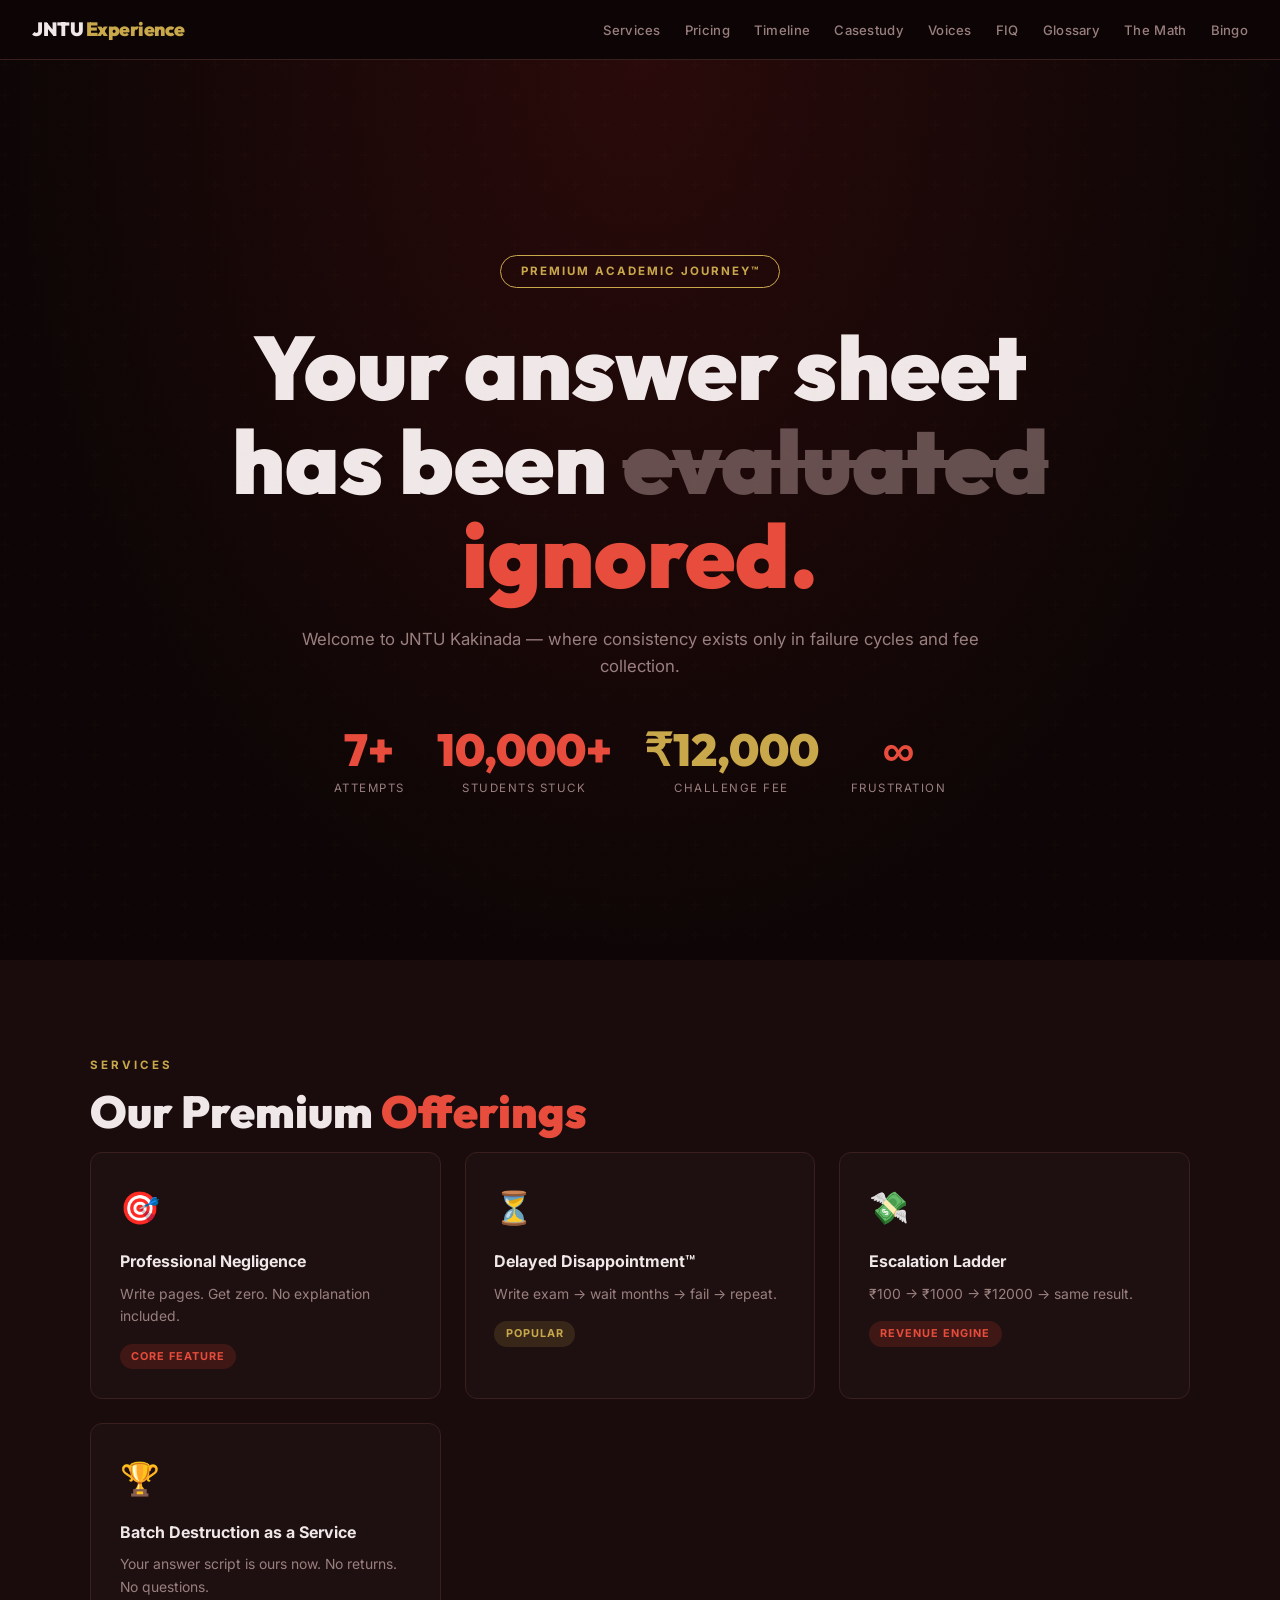
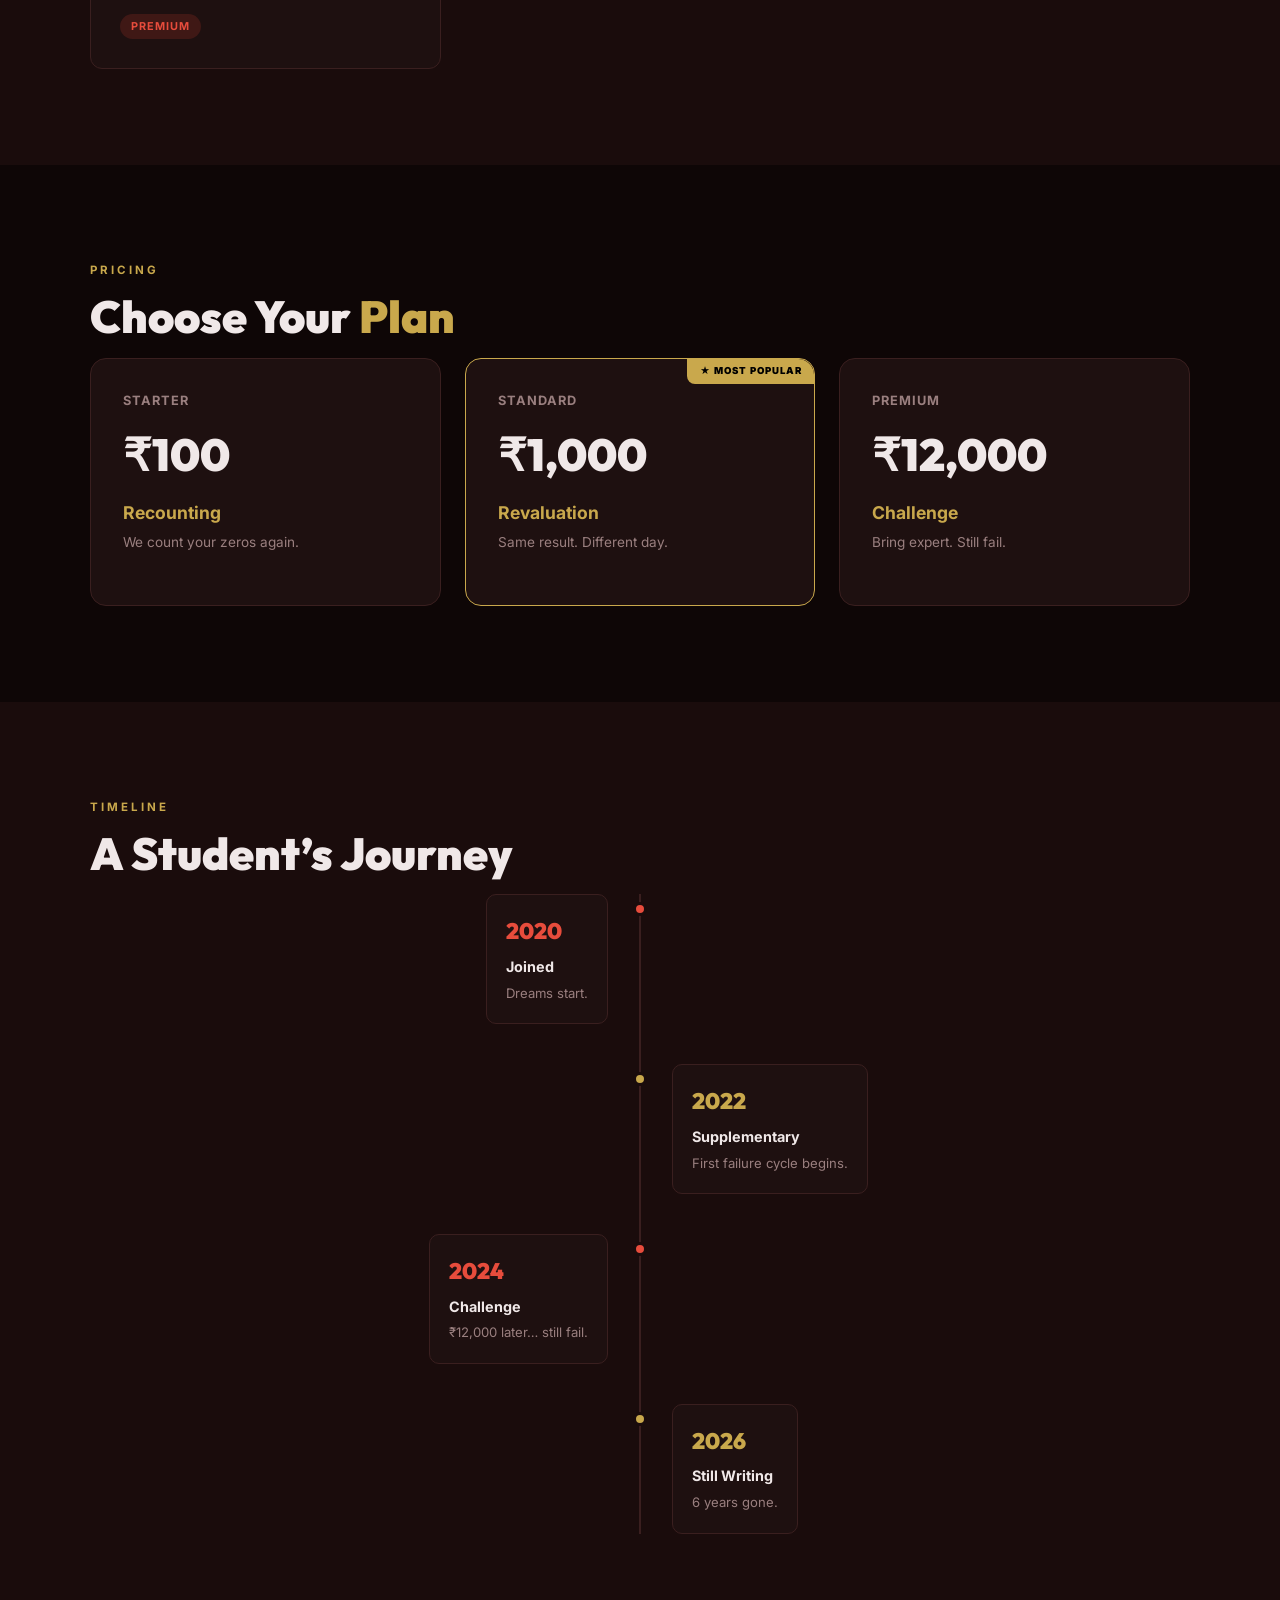
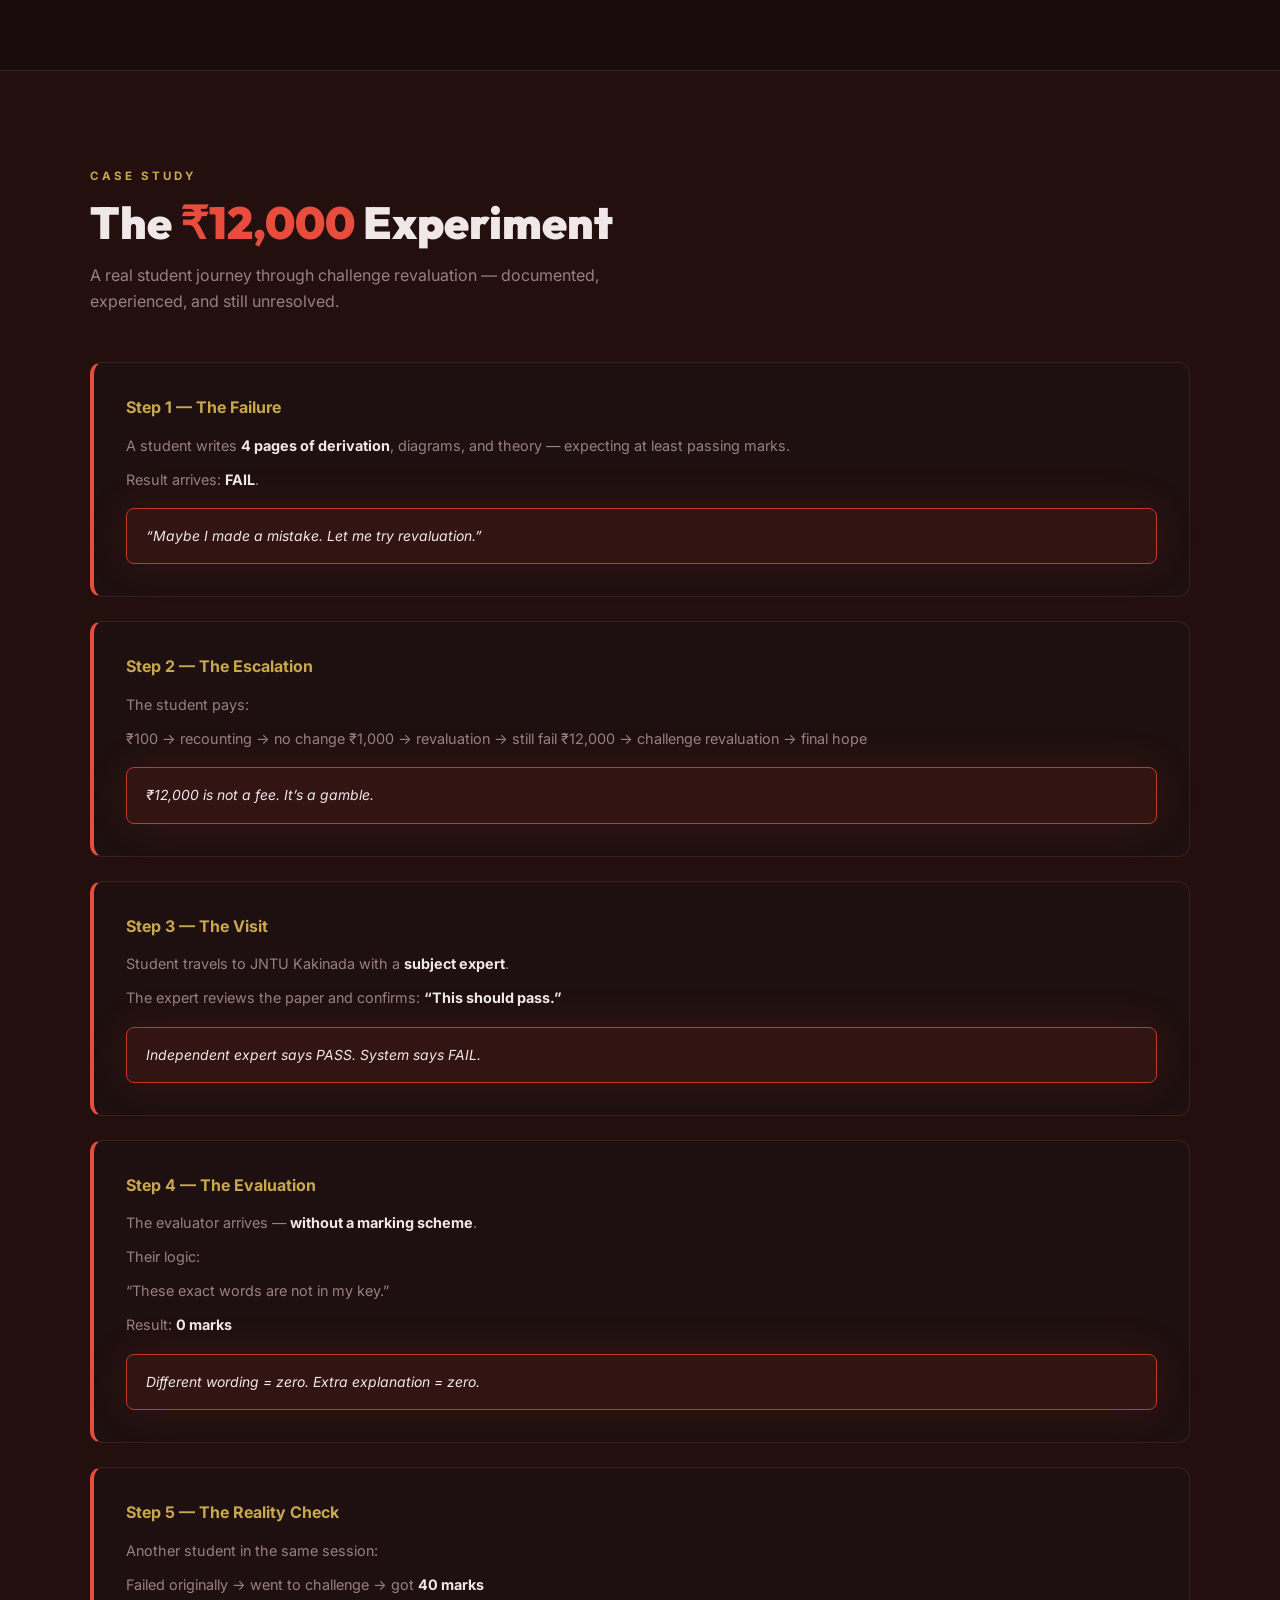
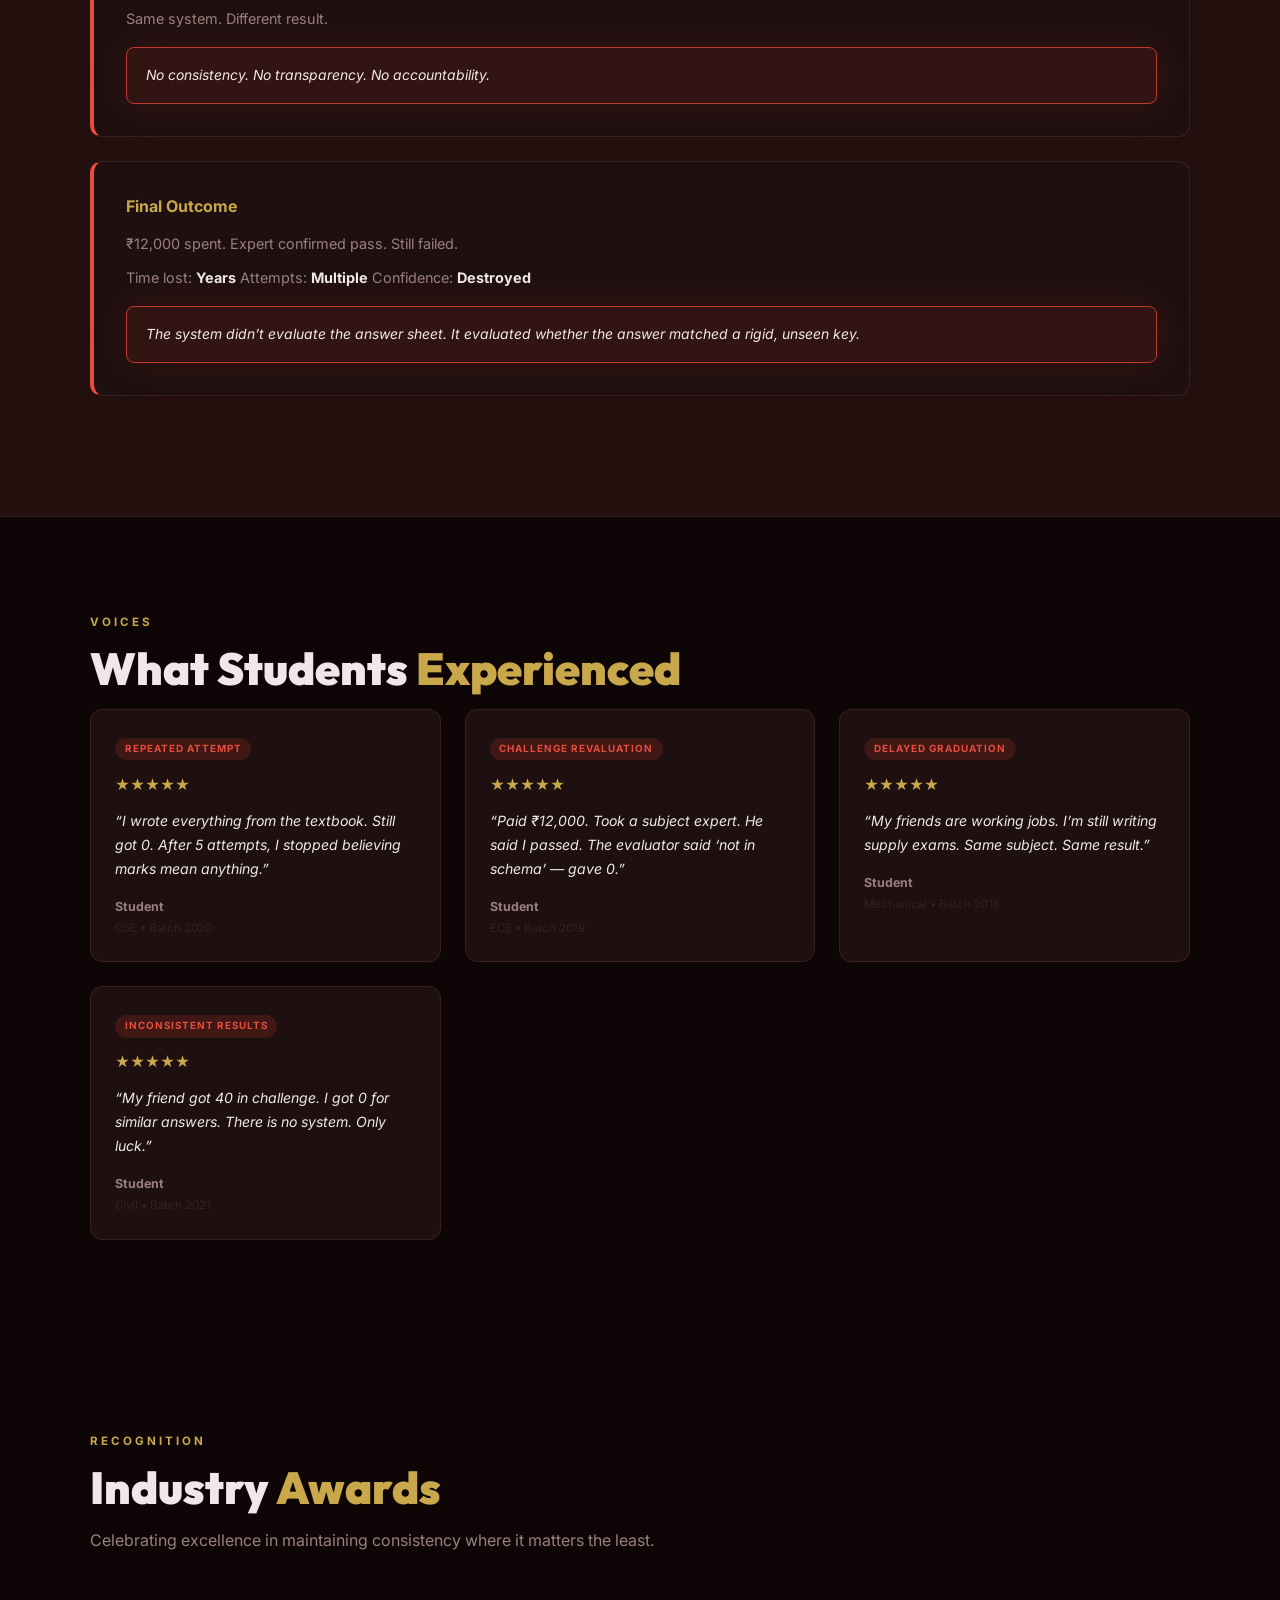
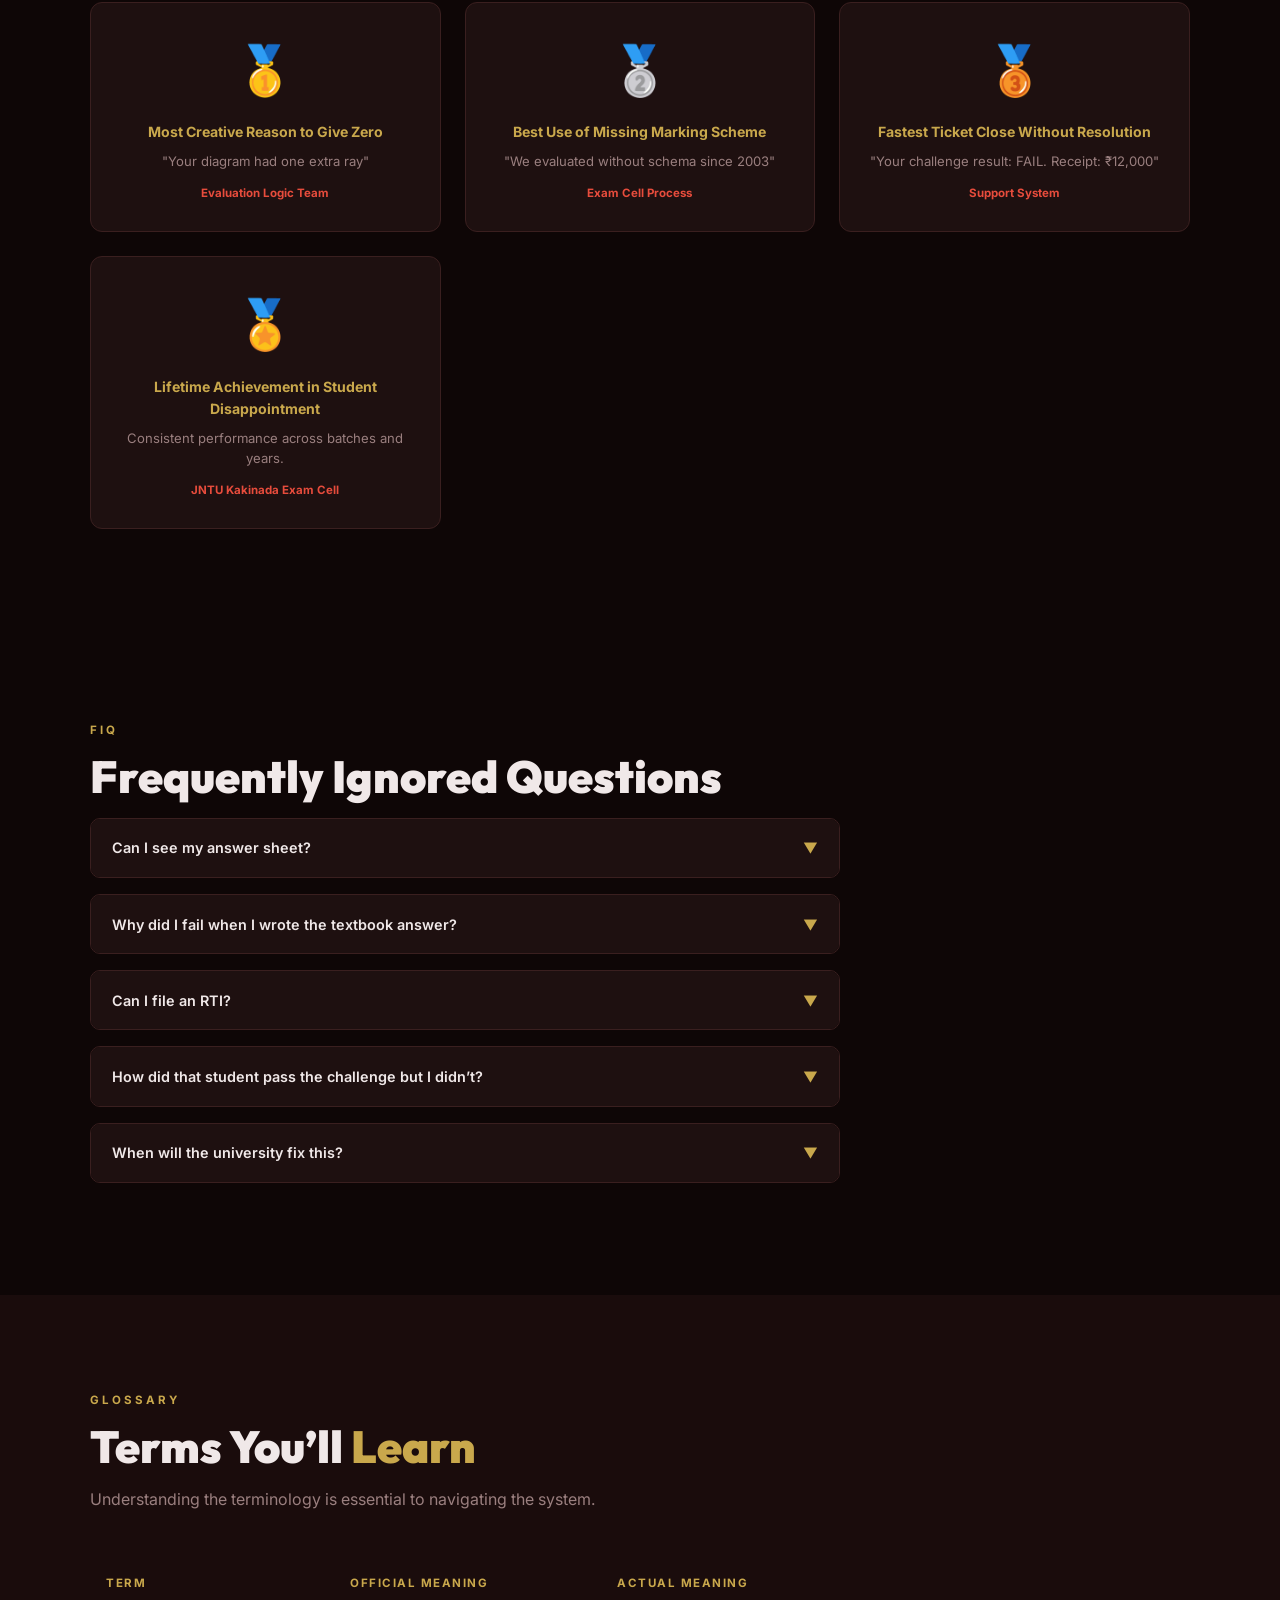
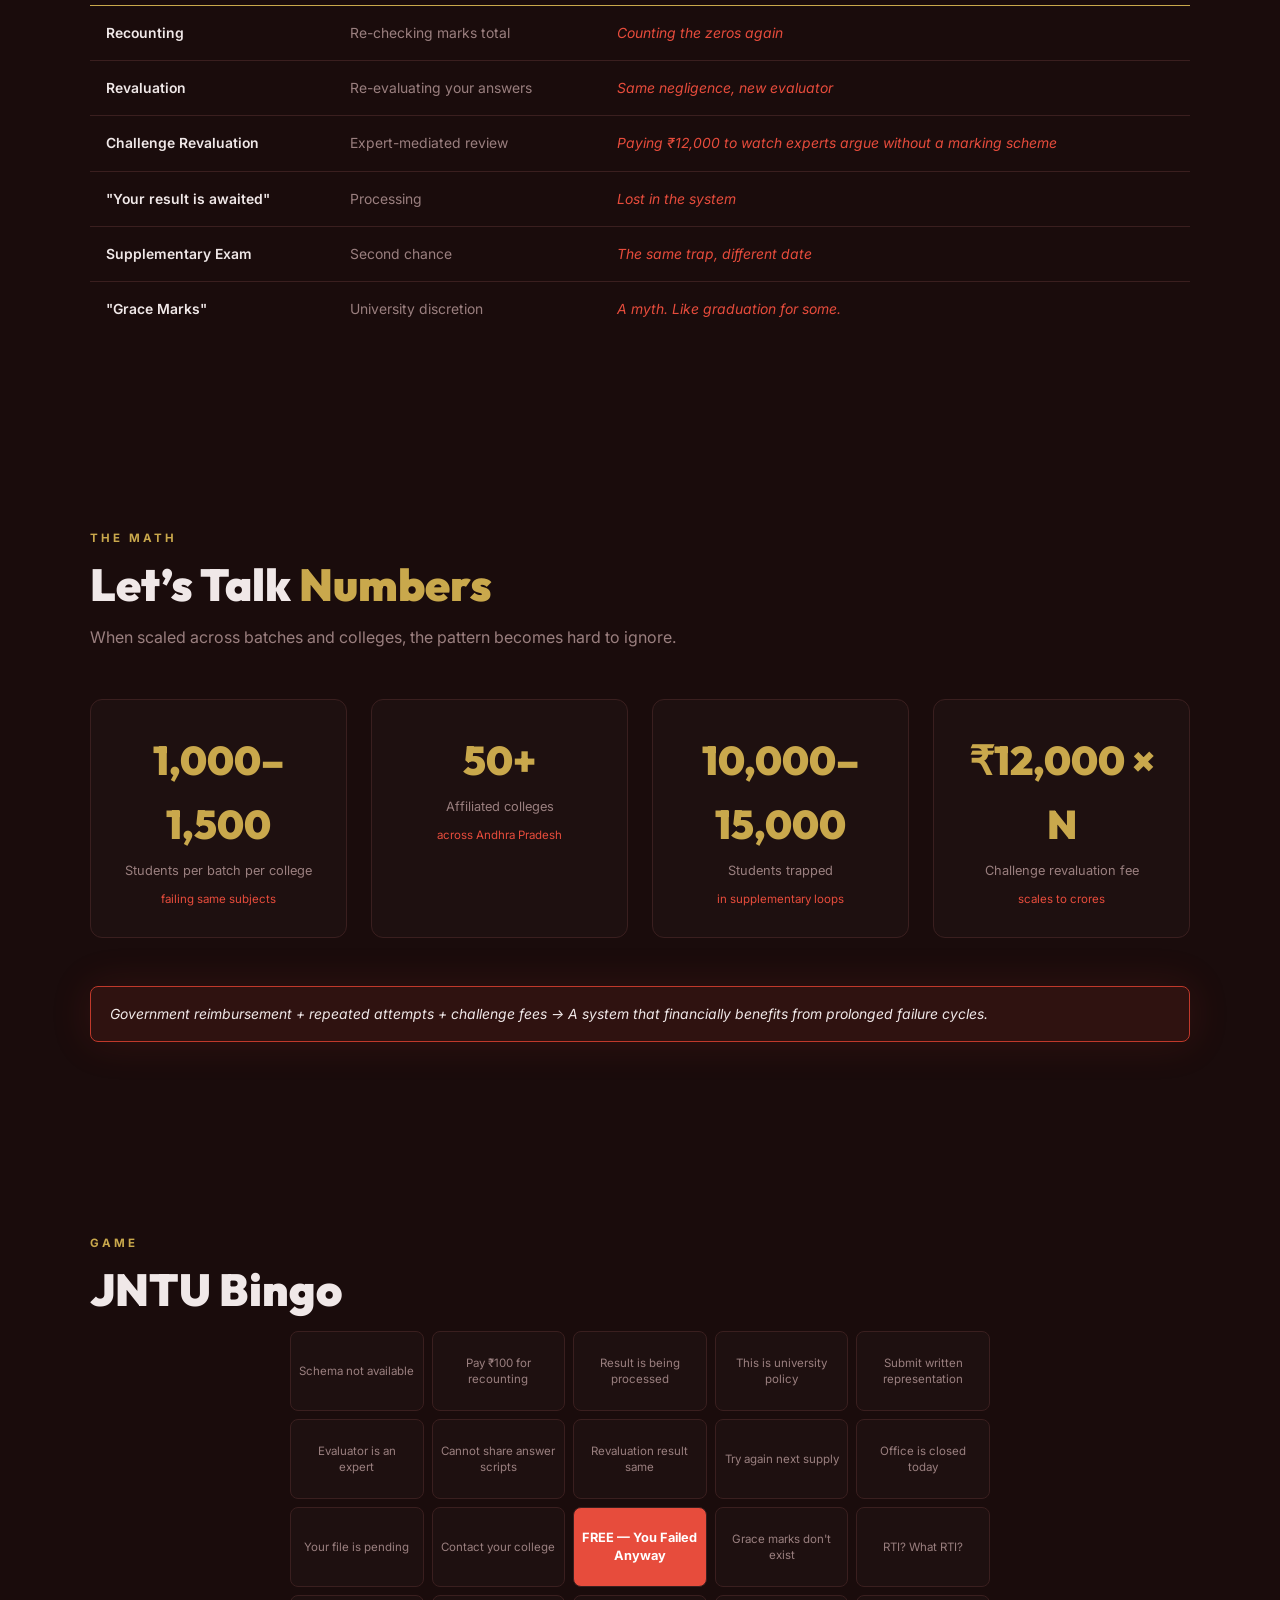
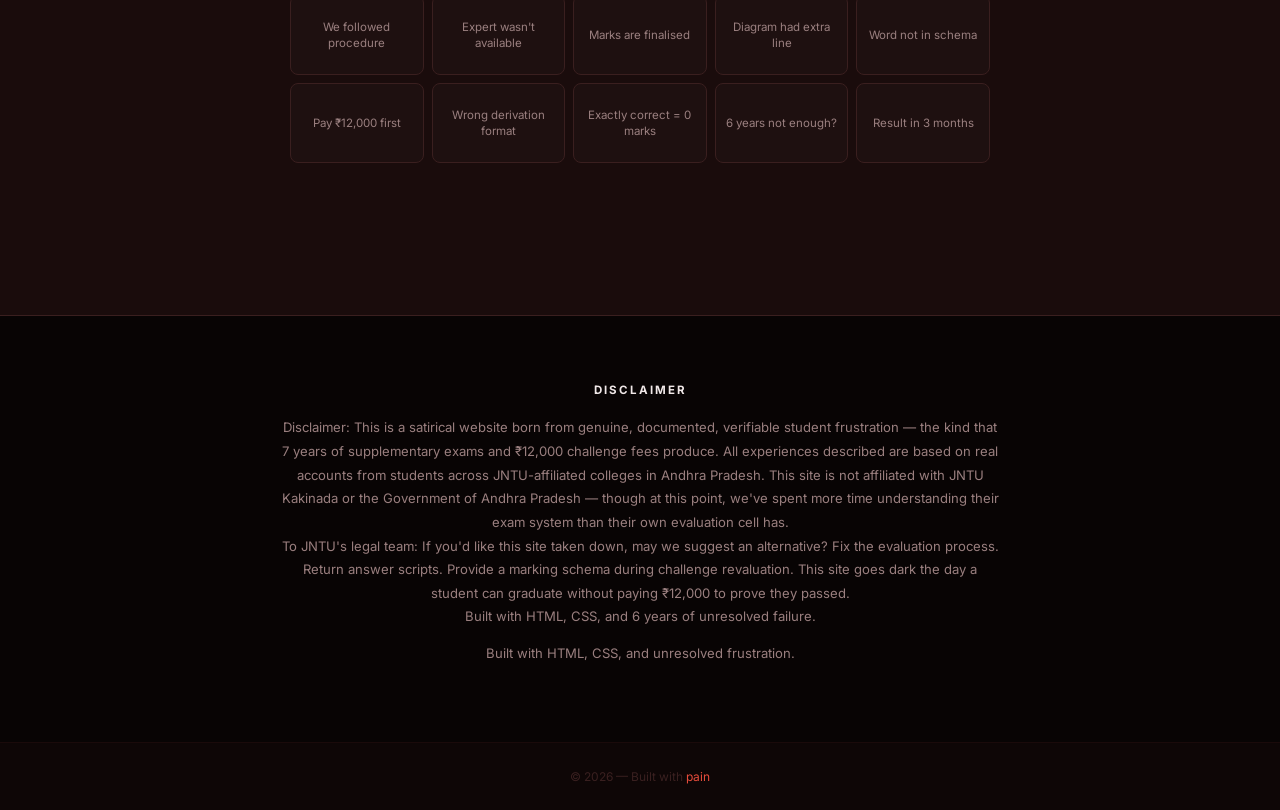
==== index.html @ bd5146c4 "Add files via upload" ====
<!DOCTYPE html>
<html lang="en">

<head>
    <meta charset="UTF-8">

    <title>JNTU Kakinada Revaluation Problems, Results Delay & Student Experience (Real Stories)</title>

    <meta name="viewport" content="width=device-width, initial-scale=1.0">

    <!-- SEO META -->
    <meta name="description"
        content="Real student experiences with JNTU Kakinada exams, revaluation, challenge revaluation, supplementary issues and evaluation system problems. Read documented stories and insights.">

    <meta name="keywords"
        content="JNTU Kakinada, JNTUK results, JNTUK revaluation, JNTUK challenge revaluation, JNTUK supplementary exams, JNTUK evaluation system, JNTU issues, JNTU student experience">

    <meta name="author" content="Student Experience Archive">

    <!-- INDEXING -->
    <meta name="robots" content="index, follow">

    <!-- CANONICAL -->
    <link rel="canonical" href="https://JNTU-glitch.github.io/jntu-kakinada-experience/">

    <!-- OPEN GRAPH (FOR WHATSAPP / FACEBOOK) -->
    <meta property="og:title" content="JNTU Kakinada: Student Experience & Evaluation Issues">
    <meta property="og:description"
        content="A documentation-driven site exposing student experiences with JNTU Kakinada evaluation, revaluation, and supplementary system.">
    <meta property="og:type" content="website">
    <meta property="og:url" content="https://JNTU-glitch.github.io/jntu-kakinada-experience/">
    <meta property="og:image" content="https://JNTU-glitch.github.io/jntu-kakinada-experience/preview.png">

    <!-- TWITTER -->
    <meta name="twitter:card" content="summary_large_image">
    <meta name="twitter:title" content="JNTU Kakinada Evaluation Reality">
    <meta name="twitter:description" content="Student stories and insights about JNTU Kakinada exam system.">
    <meta name="twitter:image" content="https://JNTU-glitch.github.io/jntu-kakinada-experience/preview.png">

    <!-- FAVICON -->
    <link rel="icon" href="favicon.ico">

    <!-- CSS -->
    <link rel="preload" href="style.css" as="style">
    <link rel="stylesheet" href="style.css">

    <!-- STRUCTURED DATA (VERY POWERFUL) -->
    <script type="application/ld+json">
    {
      "@context": "https://schema.org",
      "@type": "Article",
      "headline": "JNTU Kakinada Student Experience and Evaluation System Issues",
      "description": "Detailed student experiences about JNTU Kakinada exam system, revaluation, challenge revaluation and supplementary issues.",
      "author": {
        "@type": "Organization",
        "name": "Student Experience Archive"
      },
      "publisher": {
        "@type": "Organization",
        "name": "Independent Student Documentation"
      }
    }
    </script>
    <script type="application/ld+json">
            {
             "@context": "https://schema.org",
             "@type": "FAQPage",
             "mainEntity": [
               {
                 "@type": "Question",
                 "name": "Can I see my answer sheet in JNTU?",
                 "acceptedAnswer": {
                   "@type": "Answer",
                   "text": "Students typically cannot access answer sheets directly and must apply through official processes."
                 }
               },
               {
                 "@type": "Question",
                 "name": "Does JNTU revaluation change marks?",
                 "acceptedAnswer": {
                   "@type": "Answer",
                   "text": "Revaluation results vary and may or may not lead to mark changes."
                 }
               },
               {
                 "@type": "Question",
                 "name": "What is challenge revaluation in JNTU?",
                 "acceptedAnswer": {
                   "@type": "Answer",
                   "text": "Challenge revaluation involves a detailed review process often requiring additional fees."
                 }
               }
             ]
            }
    </script>

</head>

<body>

    <!-- ─── NAV ─── -->
    <nav>
        <div class="nav-logo">
            JNTU <span class="accent">Experience</span>
        </div>

        <ul class="nav-links" id="nav-links">
            <li><a href="#services">Services</a></li>
            <li><a href="#pricing">Pricing</a></li>
            <li><a href="#timeline">Timeline</a></li>
            <li><a href="#casestudy">Casestudy</a></li>
            <li><a href="#voices">Voices</a></li>
            <li><a href="#fiq">FIQ</a></li>
            <li><a href="#glossary">Glossary</a></li>
            <li><a href="#themath">The Math</a></li>
            <li><a href="#bingo">Bingo</a></li>
        </ul>

        <div class="hamburger" id="hamburger">
            <span></span><span></span><span></span>
        </div>
    </nav>

    <!-- ─── HERO ─── -->
    <section id="hero">
        <div class="badge">Premium Academic Journey™</div>

        <h1 class="hero-title">
            Your answer sheet has been
            <span class="strikethrough">evaluated</span>
            <span class="highlight">ignored.</span>
        </h1>
        <p class="hero-sub seo-boost seo-hidden">
            JNTU Kakinada revaluation problems, results delay, challenge revaluation experience and supplementary exam
            issues
            explained.
        </p>

        <h2 class="seo-hidden">
            JNTU Kakinada Results, Revaluation, Challenge Revaluation, Supplementary Exams Issues Explained
        </h2>

        <div class="seo-hidden">
            JNTU Kakinada revaluation problems, JNTUK results delay, JNTUK challenge revaluation experience, JNTU
            supplementary
            exams issues, JNTU evaluation system complaints, JNTUK student issues Andhra Pradesh.
        </div>

        <p class="hero-sub">
            Welcome to JNTU Kakinada — where consistency exists only in failure cycles and fee collection.
        </p>

        <div class="stats-grid">
            <div class="stat-item">
                <span class="stat-num" data-target="7+">0</span>
                <span class="stat-label">Attempts</span>
            </div>
            <div class="stat-item">
                <span class="stat-num" data-target="10000+">0</span>
                <span class="stat-label">Students Stuck</span>
            </div>
            <div class="stat-item gold">
                <span class="stat-num" data-target="₹12000">0</span>
                <span class="stat-label">Challenge Fee</span>
            </div>
            <div class="stat-item">
                <span class="stat-num" data-target="∞">0</span>
                <span class="stat-label">Frustration</span>
            </div>
        </div>
    </section>

    <!-- ─── SERVICES ─── -->
    <section id="services">
        <div class="container">
            <div class="section-label">Services</div>
            <h2 class="section-title">Our Premium <span class="red">Offerings</span></h2>

            <div class="services-grid">
                <div class="service-card reveal">
                    <div class="service-icon">🎯</div>
                    <h3>Professional Negligence</h3>
                    <p>Write pages. Get zero. No explanation included.</p>
                    <span class="service-tag tag-red">Core Feature</span>
                </div>

                <div class="service-card reveal">
                    <div class="service-icon">⏳</div>
                    <h3>Delayed Disappointment™</h3>
                    <p>Write exam → wait months → fail → repeat.</p>
                    <span class="service-tag tag-gold">Popular</span>
                </div>

                <div class="service-card reveal">
                    <div class="service-icon">💸</div>
                    <h3>Escalation Ladder</h3>
                    <p>₹100 → ₹1000 → ₹12000 → same result.</p>
                    <span class="service-tag tag-red">Revenue Engine</span>
                </div>

                <div class="service-card reveal">
                    <div class="service-icon">🏆</div>
                    <h3>Batch Destruction as a Service</h3>
                    <p>Your answer script is ours now. No returns. No questions.</p>
                    <span class="service-tag tag-red">Premium</span>
                </div>
            </div>
        </div>
    </section>

    <!-- ─── PRICING ─── -->
    <section id="pricing">
        <div class="container">
            <div class="section-label">Pricing</div>
            <h2 class="section-title">Choose Your <span class="gold">Plan</span></h2>

            <div class="pricing-grid">

                <div class="pricing-card">
                    <div class="price-tier">Starter</div>
                    <div class="price-amount">₹100</div>
                    <div class="price-name">Recounting</div>
                    <p class="price-desc">We count your zeros again.</p>
                </div>

                <div class="pricing-card featured">
                    <div class="price-tier">Standard</div>
                    <div class="price-amount">₹1,000</div>
                    <div class="price-name">Revaluation</div>
                    <p class="price-desc">Same result. Different day.</p>
                </div>

                <div class="pricing-card">
                    <div class="price-tier">Premium</div>
                    <div class="price-amount">₹12,000</div>
                    <div class="price-name">Challenge</div>
                    <p class="price-desc">Bring expert. Still fail.</p>
                </div>

            </div>
        </div>
    </section>

    <!-- ─── TIMELINE ─── -->
    <section id="timeline">
        <div class="container">
            <div class="section-label">Timeline</div>
            <h2 class="section-title">A Student’s Journey</h2>

            <div class="timeline">
                <div class="tl-item">
                    <div class="tl-dot"></div>
                    <div class="tl-content">
                        <div class="tl-year">2020</div>
                        <h4>Joined</h4>
                        <p>Dreams start.</p>
                    </div>
                </div>

                <div class="tl-item">
                    <div class="tl-dot"></div>
                    <div class="tl-content">
                        <div class="tl-year">2022</div>
                        <h4>Supplementary</h4>
                        <p>First failure cycle begins.</p>
                    </div>
                </div>

                <div class="tl-item">
                    <div class="tl-dot"></div>
                    <div class="tl-content">
                        <div class="tl-year">2024</div>
                        <h4>Challenge</h4>
                        <p>₹12,000 later… still fail.</p>
                    </div>
                </div>

                <div class="tl-item">
                    <div class="tl-dot"></div>
                    <div class="tl-content">
                        <div class="tl-year">2026</div>
                        <h4>Still Writing</h4>
                        <p>6 years gone.</p>
                    </div>
                </div>
            </div>
        </div>
    </section>

    <!-- ─── CASE STUDY / FULL STORY ─── -->
    <section id="casestudy">
        <div class="container">

            <div class="section-label">Case Study</div>
            <h2 class="section-title">
                The <span class="red">₹12,000</span> Experiment
            </h2>
            <p class="section-desc">
                A real student journey through challenge revaluation — documented, experienced, and still unresolved.
            </p>

            <!-- STORY BLOCK 1 -->
            <div class="case-box reveal">
                <h3>Step 1 — The Failure</h3>
                <p>
                    A student writes <strong>4 pages of derivation</strong>, diagrams, and theory —
                    expecting at least passing marks.
                </p>
                <p>
                    Result arrives: <strong>FAIL</strong>.
                </p>
                <div class="case-highlight">
                    “Maybe I made a mistake. Let me try revaluation.”
                </div>
            </div>

            <!-- STORY BLOCK 2 -->
            <div class="case-box reveal">
                <h3>Step 2 — The Escalation</h3>
                <p>
                    The student pays:
                </p>
                <p>
                    ₹100 → recounting → no change
                    ₹1,000 → revaluation → still fail
                    ₹12,000 → challenge revaluation → final hope
                </p>
                <div class="case-highlight">
                    ₹12,000 is not a fee. It’s a gamble.
                </div>
            </div>

            <!-- STORY BLOCK 3 -->
            <div class="case-box reveal">
                <h3>Step 3 — The Visit</h3>
                <p>
                    Student travels to JNTU Kakinada with a <strong>subject expert</strong>.
                </p>
                <p>
                    The expert reviews the paper and confirms:
                    <strong>“This should pass.”</strong>
                </p>
                <div class="case-highlight">
                    Independent expert says PASS. System says FAIL.
                </div>
            </div>

            <!-- STORY BLOCK 4 -->
            <div class="case-box reveal">
                <h3>Step 4 — The Evaluation</h3>
                <p>
                    The evaluator arrives — <strong>without a marking scheme</strong>.
                </p>
                <p>
                    Their logic:
                </p>
                <p>
                    “These exact words are not in my key.”
                </p>
                <p>
                    Result: <strong>0 marks</strong>
                </p>
                <div class="case-highlight">
                    Different wording = zero. Extra explanation = zero.
                </div>
            </div>

            <!-- STORY BLOCK 5 -->
            <div class="case-box reveal">
                <h3>Step 5 — The Reality Check</h3>
                <p>
                    Another student in the same session:
                </p>
                <p>
                    Failed originally → went to challenge → got <strong>40 marks</strong>
                </p>
                <p>
                    Same system. Different result.
                </p>
                <div class="case-highlight">
                    No consistency. No transparency. No accountability.
                </div>
            </div>

            <!-- FINAL IMPACT -->
            <div class="case-box reveal">
                <h3>Final Outcome</h3>
                <p>
                    ₹12,000 spent. Expert confirmed pass. Still failed.
                </p>
                <p>
                    Time lost: <strong>Years</strong>
                    Attempts: <strong>Multiple</strong>
                    Confidence: <strong>Destroyed</strong>
                </p>

                <div class="case-highlight">
                    The system didn’t evaluate the answer sheet.
                    It evaluated whether the answer matched a rigid, unseen key.
                </div>
            </div>

        </div>
    </section>


    <!-- ─── STUDENT VOICES ─── -->
    <section id="voices">
        <div class="container">

            <div class="section-label">Voices</div>
            <h2 class="section-title">
                What Students <span class="gold">Experienced</span>
            </h2>

            <div class="voices-grid">

                <div class="voice-card reveal delay-1">
                    <div class="victim-badge">Repeated Attempt</div>
                    <div class="voice-stars">★★★★★</div>
                    <p class="voice-text">
                        “I wrote everything from the textbook. Still got 0.
                        After 5 attempts, I stopped believing marks mean anything.”
                    </p>
                    <div class="voice-author">Student</div>
                    <div class="voice-detail">CSE • Batch 2020</div>
                </div>

                <div class="voice-card reveal delay-2">
                    <div class="victim-badge">Challenge Revaluation</div>
                    <div class="voice-stars">★★★★★</div>
                    <p class="voice-text">
                        “Paid ₹12,000. Took a subject expert. He said I passed.
                        The evaluator said ‘not in schema’ — gave 0.”
                    </p>
                    <div class="voice-author">Student</div>
                    <div class="voice-detail">ECE • Batch 2019</div>
                </div>

                <div class="voice-card reveal delay-3">
                    <div class="victim-badge">Delayed Graduation</div>
                    <div class="voice-stars">★★★★★</div>
                    <p class="voice-text">
                        “My friends are working jobs. I’m still writing supply exams.
                        Same subject. Same result.”
                    </p>
                    <div class="voice-author">Student</div>
                    <div class="voice-detail">Mechanical • Batch 2018</div>
                </div>

                <div class="voice-card reveal delay-4">
                    <div class="victim-badge">Inconsistent Results</div>
                    <div class="voice-stars">★★★★★</div>
                    <p class="voice-text">
                        “My friend got 40 in challenge. I got 0 for similar answers.
                        There is no system. Only luck.”
                    </p>
                    <div class="voice-author">Student</div>
                    <div class="voice-detail">Civil • Batch 2021</div>
                </div>

            </div>
        </div>
    </section>

    <!-- ─── AWARDS ─── -->
    <section id="awards">
        <div class="container">

            <div class="section-label">Recognition</div>
            <h2 class="section-title">
                Industry <span class="gold">Awards</span>
            </h2>
            <p class="section-desc">
                Celebrating excellence in maintaining consistency where it matters the least.
            </p>

            <div class="awards-grid">

                <div class="award-card reveal delay-1">
                    <span class="award-medal">🥇</span>
                    <h3>Most Creative Reason to Give Zero</h3>
                    <p>"Your diagram had one extra ray"</p>
                    <span class="award-winner">Evaluation Logic Team</span>
                </div>

                <div class="award-card reveal delay-2">
                    <span class="award-medal">🥈</span>
                    <h3>Best Use of Missing Marking Scheme</h3>
                    <p>"We evaluated without schema since 2003"</p>
                    <span class="award-winner">Exam Cell Process</span>
                </div>

                <div class="award-card reveal delay-3">
                    <span class="award-medal">🥉</span>
                    <h3>Fastest Ticket Close Without Resolution</h3>
                    <p>"Your challenge result: FAIL. Receipt: ₹12,000"</p>
                    <span class="award-winner">Support System</span>
                </div>

                <div class="award-card reveal delay-4">
                    <span class="award-medal">🏅</span>
                    <h3>Lifetime Achievement in Student Disappointment</h3>
                    <p>Consistent performance across batches and years.</p>
                    <span class="award-winner">JNTU Kakinada Exam Cell</span>
                </div>

            </div>
        </div>
    </section>

    <!-- ─── FIQ ─── -->
    <section id="fiq">
        <div class="container">
            <div class="section-label">FIQ</div>
            <h2 class="section-title">Frequently Ignored Questions</h2>

            <div class="fiq-list">

                <div class="fiq-item">
                    <div class="fiq-q">
                        Can I see my answer sheet?
                        <span class="arrow">▼</span>
                    </div>
                    <div class="fiq-a">
                        <p><strong>No.</strong> Pay ₹100 instead.</p>
                    </div>
                </div>

                <div class="fiq-item">
                    <div class="fiq-q">
                        Why did I fail when I wrote the textbook answer?
                        <span class="arrow">▼</span>
                    </div>
                    <div class="fiq-a">
                        <p>
                            The rabbit has <strong>3 legs</strong> in our schema.
                            You wrote <strong>4</strong>.
                            <strong>Zero.</strong>
                        </p>
                    </div>
                </div>

                <div class="fiq-item">
                    <div class="fiq-q">
                        Can I file an RTI?
                        <span class="arrow">▼</span>
                    </div>
                    <div class="fiq-a">
                        <p>
                            You can try.
                            <strong>We Will Deprecate Every Year So You Won't Get Any .</strong>
                        </p>
                    </div>
                </div>

                <div class="fiq-item">
                    <div class="fiq-q">
                        How did that student pass the challenge but I didn’t?
                        <span class="arrow">▼</span>
                    </div>
                    <div class="fiq-a">
                        <p>
                            This is above your pay grade.
                            Which is <strong>₹12,000</strong>, by the way.
                        </p>
                    </div>
                </div>

                <div class="fiq-item">
                    <div class="fiq-q">
                        When will the university fix this?
                        <span class="arrow">▼</span>
                    </div>
                    <div class="fiq-a">
                        <p>
                            Please submit a written request.
                            <strong>It will be auto-closed.</strong>
                        </p>
                    </div>
                </div>

            </div>
        </div>
    </section>

    <!-- ─── GLOSSARY ─── -->
    <section id="glossary">
        <div class="container">

            <div class="section-label">Glossary</div>
            <h2 class="section-title">
                Terms You’ll <span class="gold">Learn</span>
            </h2>
            <p class="section-desc">
                Understanding the terminology is essential to navigating the system.
            </p>

            <table class="gloss-table reveal">
                <thead>
                    <tr>
                        <th>Term</th>
                        <th>Official Meaning</th>
                        <th>Actual Meaning</th>
                    </tr>
                </thead>
                <tbody>

                    <tr>
                        <td class="term">Recounting</td>
                        <td class="official">Re-checking marks total</td>
                        <td class="real">Counting the zeros again</td>
                    </tr>

                    <tr>
                        <td class="term">Revaluation</td>
                        <td class="official">Re-evaluating your answers</td>
                        <td class="real">Same negligence, new evaluator</td>
                    </tr>

                    <tr>
                        <td class="term">Challenge Revaluation</td>
                        <td class="official">Expert-mediated review</td>
                        <td class="real">Paying ₹12,000 to watch experts argue without a marking scheme</td>
                    </tr>

                    <tr>
                        <td class="term">"Your result is awaited"</td>
                        <td class="official">Processing</td>
                        <td class="real">Lost in the system</td>
                    </tr>

                    <tr>
                        <td class="term">Supplementary Exam</td>
                        <td class="official">Second chance</td>
                        <td class="real">The same trap, different date</td>
                    </tr>

                    <tr>
                        <td class="term">"Grace Marks"</td>
                        <td class="official">University discretion</td>
                        <td class="real">A myth. Like graduation for some.</td>
                    </tr>

                </tbody>
            </table>

        </div>
    </section>

    <!-- ─── THE MATH ─── -->
    <section id="themath">
        <div class="container">

            <div class="section-label">The Math</div>
            <h2 class="section-title">
                Let’s Talk <span class="gold">Numbers</span>
            </h2>
            <p class="section-desc">
                When scaled across batches and colleges, the pattern becomes hard to ignore.
            </p>

            <div class="math-grid">

                <div class="math-card reveal delay-1">
                    <span class="big-num">1,000–1,500</span>
                    <span class="math-label">Students per batch per college</span>
                    <span class="math-note">failing same subjects</span>
                </div>

                <div class="math-card reveal delay-2">
                    <span class="big-num">50+</span>
                    <span class="math-label">Affiliated colleges</span>
                    <span class="math-note">across Andhra Pradesh</span>
                </div>

                <div class="math-card reveal delay-3">
                    <span class="big-num">10,000–15,000</span>
                    <span class="math-label">Students trapped</span>
                    <span class="math-note">in supplementary loops</span>
                </div>

                <div class="math-card reveal delay-4">
                    <span class="big-num">₹12,000 × N</span>
                    <span class="math-label">Challenge revaluation fee</span>
                    <span class="math-note">scales to crores</span>
                </div>

            </div>

            <!-- Impact Statement -->
            <div class="case-highlight reveal" style="margin-top:3rem;">
                Government reimbursement + repeated attempts + challenge fees
                → A system that financially benefits from prolonged failure cycles.
            </div>

        </div>
    </section>



    <!-- ─── BINGO ─── -->
    <section id="bingo">
        <div class="container">
            <div class="section-label">Game</div>
            <h2 class="section-title">JNTU Bingo</h2>

            <div id="bingo-board" class="bingo-board"></div>
            <div id="bingo-status" class="bingo-status"></div>
        </div>
    </section>

    <!-- ─── DISCLAIMER ─── -->
    <section id="disclaimer">
        <div class="disclaimer-box">
            <h4>Disclaimer</h4>
            <p>
                Disclaimer: This is a satirical website born from genuine, documented, verifiable student
                frustration — the kind that 7 years of supplementary exams and ₹12,000 challenge fees produce.
                All experiences described are based on real accounts from students across JNTU-affiliated
                colleges in Andhra Pradesh. This site is not affiliated with JNTU Kakinada or the
                Government of Andhra Pradesh — though at this point, we've spent more time understanding
                their exam system than their own evaluation cell has.<br>
                To JNTU's legal team: If you'd like this site taken down, may we suggest an alternative?
                Fix the evaluation process. Return answer scripts. Provide a marking schema during challenge
                revaluation. This site goes dark the day a student can graduate without paying ₹12,000
                to prove they passed.<br>
                Built with HTML, CSS, and 6 years of unresolved failure.
            </p>
            <p>
                Built with HTML, CSS, and unresolved frustration.
            </p>
        </div>
    </section>

    <section class="seo-hidden">
        <a href="/jntu-revaluation-problem.html">JNTU Revaluation Problem</a>
        <a href="/jntu-challenge-revaluation.html">JNTU Challenge Revaluation Experience</a>
        <a href="/jntu-supplementary-issues.html">JNTU Supplementary Issues</a>
        <a href="/jntu-results-delay.html">JNTU Results Delay</a>
        <a href="/jntu-student-experience.html">JNTU Student Experience</a>
    </section>

    <footer class="site-footer">
        © 2026 — Built with <span>pain</span>
    </footer>

    <!-- JS -->
    <script src="script.js"></script>

</body>

</html>
---- style.css ----
@import url('https://fonts.googleapis.com/css2?family=Inter:wght@300;400;500;600;700;900&family=Outfit:wght@400;700;900&display=swap');

:root {
  --bg: #0e0606;
  --bg2: #1a0c0c;
  --bg3: #240f0f;
  --card: #1e1010;
  --card2: #2a1515;
  --gold: #C9A84C;
  --gold2: #e6c96a;
  --red: #c0392b;
  --red2: #e74c3c;
  --white: #f0e8e8;
  --muted: #9a7f7f;
  --border: #3a1f1f;
  --font-main: 'Inter', sans-serif;
  --font-display: 'Outfit', sans-serif;
}

*, *::before, *::after { box-sizing: border-box; margin: 0; padding: 0; }

html { scroll-behavior: smooth; }

body {
  font-family: var(--font-main);
  background: var(--bg);
  color: var(--white);
  line-height: 1.6;
  overflow-x: hidden;
}

/* ─── NAV ─── */
nav {
  position: sticky; top: 0; z-index: 100;
  background: rgba(14,6,6,0.92);
  backdrop-filter: blur(12px);
  border-bottom: 1px solid var(--border);
  padding: 0 2rem;
  display: flex; align-items: center; justify-content: space-between;
  height: 60px;
}
.nav-logo {
  font-family: var(--font-display);
  font-size: 1.2rem; font-weight: 900;
  letter-spacing: -0.5px;
}
.nav-logo .accent { color: var(--gold); }
.nav-logo .strike { color: var(--red); text-decoration: line-through; }
.nav-links { display: flex; gap: 1.5rem; list-style: none; }
.nav-links a {
  color: var(--muted); text-decoration: none;
  font-size: 0.82rem; font-weight: 500; letter-spacing: 0.3px;
  transition: color 0.2s;
}
.nav-links a:hover { color: var(--gold); }
.hamburger { display: none; cursor: pointer; flex-direction: column; gap: 5px; }
.hamburger span { width: 24px; height: 2px; background: var(--white); border-radius: 2px; transition: all 0.3s; }

/* ─── HERO ─── */
#hero {
  min-height: 100vh;
  display: flex; flex-direction: column; align-items: center; justify-content: center;
  text-align: center;
  padding: 6rem 2rem 4rem;
  background: radial-gradient(ellipse at 50% 0%, #2a0a0a 0%, var(--bg) 70%);
  position: relative; overflow: hidden;
}
#hero::before {
  content: '';
  position: absolute; inset: 0;
  background: url("data:image/svg+xml,%3Csvg width='60' height='60' viewBox='0 0 60 60' xmlns='http://www.w3.org/2000/svg'%3E%3Cg fill='none' fill-rule='evenodd'%3E%3Cg fill='%23C9A84C' fill-opacity='0.03'%3E%3Cpath d='M36 34v-4h-2v4h-4v2h4v4h2v-4h4v-2h-4zm0-30V0h-2v4h-4v2h4v4h2V6h4V4h-4zM6 34v-4H4v4H0v2h4v4h2v-4h4v-2H6zM6 4V0H4v4H0v2h4v4h2V6h4V4H6z'/%3E%3C/g%3E%3C/g%3E%3C/svg%3E");
  opacity: 0.4;
}
.badge {
  display: inline-flex; align-items: center; gap: 0.5rem;
  border: 1px solid var(--gold);
  color: var(--gold);
  font-size: 0.72rem; font-weight: 700; letter-spacing: 2px;
  padding: 0.4rem 1.2rem; border-radius: 100px;
  margin-bottom: 2rem;
  text-transform: uppercase;
  animation: fadeIn 0.8s ease;
}
h1.hero-title {
  font-family: var(--font-display);
  font-size: clamp(2.8rem, 7vw, 6rem);
  font-weight: 900; line-height: 1.05;
  max-width: 900px;
  animation: slideUp 0.8s ease;
}
h1.hero-title .strikethrough {
  text-decoration: line-through;
  color: var(--muted); opacity: 0.6;
}
h1.hero-title .highlight { color: var(--red2); }
.hero-sub {
  max-width: 680px;
  font-size: 1.05rem; color: var(--muted);
  margin: 1.5rem auto 3rem;
  animation: slideUp 1s ease;
}
.stats-grid {
  display: flex; flex-wrap: wrap; gap: 2rem;
  justify-content: center;
  animation: slideUp 1.1s ease;
}
.stat-item { text-align: center; }
.stat-num {
  font-family: var(--font-display);
  font-size: 2.8rem; font-weight: 900; color: var(--red2);
  display: block; line-height: 1;
}
.stat-label {
  font-size: 0.72rem; color: var(--muted);
  letter-spacing: 1.5px; text-transform: uppercase;
  margin-top: 0.4rem; display: block;
}
.stat-item.gold .stat-num { color: var(--gold); }

/* ─── SECTION BASE ─── */
section { padding: 6rem 2rem; }
.container { max-width: 1100px; margin: 0 auto; }
.section-label {
  font-size: 0.72rem; font-weight: 700; letter-spacing: 3px;
  text-transform: uppercase; color: var(--gold);
  margin-bottom: 0.8rem;
}
h2.section-title {
  font-family: var(--font-display);
  font-size: clamp(1.8rem, 4vw, 2.8rem);
  font-weight: 900; line-height: 1.1;
  margin-bottom: 1rem;
}
h2.section-title .red { color: var(--red2); }
h2.section-title .gold { color: var(--gold); }
.section-desc { color: var(--muted); font-size: 1rem; max-width: 600px; margin-bottom: 3rem; }

/* ─── SERVICES ─── */
#services { background: var(--bg2); }
.services-grid { display: grid; grid-template-columns: repeat(auto-fit, minmax(280px, 1fr)); gap: 1.5rem; }
.service-card {
  background: var(--card);
  border: 1px solid var(--border);
  border-radius: 12px;
  padding: 1.8rem;
  transition: transform 0.2s, border-color 0.2s;
}
.service-card:hover { transform: translateY(-4px); border-color: var(--gold); }
.service-icon { font-size: 2rem; margin-bottom: 1rem; }
.service-card h3 { font-size: 1rem; font-weight: 700; margin-bottom: 0.5rem; }
.service-card p { font-size: 0.87rem; color: var(--muted); line-height: 1.6; }
.service-tag {
  display: inline-block; margin-top: 1rem;
  font-size: 0.68rem; font-weight: 700; letter-spacing: 1px;
  padding: 0.25rem 0.7rem; border-radius: 100px;
  text-transform: uppercase;
}
.tag-red { background: rgba(192,57,43,0.2); color: var(--red2); }
.tag-gold { background: rgba(201,168,76,0.15); color: var(--gold); }

/* ─── PRICING ─── */
#pricing { background: var(--bg); }
.pricing-grid { display: grid; grid-template-columns: repeat(auto-fit, minmax(260px, 1fr)); gap: 1.5rem; }
.pricing-card {
  background: var(--card);
  border: 1px solid var(--border);
  border-radius: 16px; padding: 2rem;
  position: relative; overflow: hidden;
  transition: transform 0.2s;
}
.pricing-card:hover { transform: translateY(-4px); }
.pricing-card.featured { border-color: var(--gold); }
.pricing-card.featured::before {
  content: '★ MOST POPULAR'; position: absolute; top: 0; right: 0;
  background: var(--gold); color: #000;
  font-size: 0.6rem; font-weight: 900; letter-spacing: 1px;
  padding: 0.3rem 0.8rem;
  border-radius: 0 16px 0 8px;
}
.price-tier { font-size: 0.8rem; font-weight: 700; color: var(--muted); letter-spacing: 1px; text-transform: uppercase; }
.price-amount {
  font-family: var(--font-display);
  font-size: 2.8rem; font-weight: 900; color: var(--white);
  margin: 0.5rem 0;
}
.price-amount span { font-size: 1.2rem; color: var(--muted); }
.price-name { font-size: 1.1rem; font-weight: 700; margin-bottom: 0.3rem; color: var(--gold); }
.price-desc { font-size: 0.85rem; color: var(--muted); margin-bottom: 1.2rem; }
.price-features { list-style: none; }
.price-features li {
  font-size: 0.85rem; color: var(--muted);
  padding: 0.4rem 0; border-bottom: 1px solid var(--border);
  display: flex; align-items: center; gap: 0.5rem;
}
.price-features li::before { content: '✗'; color: var(--red2); font-weight: 700; }

/* ─── TIMELINE ─── */
#timeline { background: var(--bg2); }
.timeline { position: relative; max-width: 800px; margin: 0 auto; }
.timeline::before {
  content: ''; position: absolute; left: 50%; top: 0; bottom: 0;
  width: 2px; background: var(--border); transform: translateX(-50%);
}
.tl-item {
  display: flex; justify-content: flex-end;
  padding-right: calc(50% + 2rem);
  margin-bottom: 2.5rem; position: relative;
}
.tl-item:nth-child(even) { justify-content: flex-start; padding-right: 0; padding-left: calc(50% + 2rem); }
.tl-dot {
  position: absolute; left: 50%; top: 0.5rem;
  width: 14px; height: 14px; border-radius: 50%;
  background: var(--red2); border: 3px solid var(--bg2);
  transform: translateX(-50%);
  z-index: 1;
}
.tl-item:nth-child(even) .tl-dot { background: var(--gold); }
.tl-content {
  background: var(--card); border: 1px solid var(--border);
  border-radius: 10px; padding: 1.2rem;
  max-width: 340px;
}
.tl-year {
  font-family: var(--font-display); font-size: 1.4rem; font-weight: 900;
  color: var(--red2); margin-bottom: 0.3rem;
}
.tl-item:nth-child(even) .tl-year { color: var(--gold); }
.tl-content h4 { font-size: 0.9rem; font-weight: 700; margin-bottom: 0.3rem; }
.tl-content p { font-size: 0.82rem; color: var(--muted); }

/* ─── CASE STUDY ─── */
#casestudy { background: var(--bg3); border-top: 1px solid var(--border); border-bottom: 1px solid var(--border); }
.case-box {
  background: var(--card); border: 1px solid var(--border);
  border-left: 4px solid var(--red2);
  border-radius: 12px; padding: 2rem;
  margin-bottom: 1.5rem;
}
.case-box h3 { font-size: 1rem; font-weight: 700; color: var(--gold); margin-bottom: 0.8rem; }
.case-box p { font-size: 0.9rem; color: var(--muted); line-height: 1.7; margin-bottom: 0.6rem; }
.case-box p strong { color: var(--white); }
.case-highlight {
  background: rgba(192,57,43,0.12); border: 1px solid var(--red);
  border-radius: 8px; padding: 1rem 1.2rem; margin-top: 1rem;
  font-size: 0.87rem; font-style: italic; color: var(--white);
}

/* ─── VOICES / WALL ─── */
#voices { background: var(--bg); }
.voices-grid { display: grid; grid-template-columns: repeat(auto-fit, minmax(300px, 1fr)); gap: 1.5rem; }
.voice-card {
  background: var(--card); border: 1px solid var(--border);
  border-radius: 12px; padding: 1.5rem;
  transition: border-color 0.2s;
}
.voice-card:hover { border-color: var(--gold); }
.voice-stars { color: var(--gold); font-size: 0.9rem; margin-bottom: 0.8rem; }
.voice-text { font-size: 0.88rem; line-height: 1.7; color: var(--white); font-style: italic; margin-bottom: 1rem; }
.voice-author { font-size: 0.78rem; font-weight: 700; color: var(--muted); }
.voice-detail { font-size: 0.72rem; color: var(--border); margin-top: 0.15rem; }
.victim-badge {
  display: inline-block; font-size: 0.62rem; font-weight: 700;
  letter-spacing: 1px; text-transform: uppercase;
  background: rgba(192,57,43,0.2); color: var(--red2);
  padding: 0.2rem 0.6rem; border-radius: 100px; margin-bottom: 0.8rem;
}

/* ─── MATH ─── */
#themath { background: var(--bg2); }
.math-grid { display: grid; grid-template-columns: repeat(auto-fit, minmax(220px, 1fr)); gap: 1.5rem; }
.math-card {
  background: var(--card); border: 1px solid var(--border);
  border-radius: 12px; padding: 1.8rem; text-align: center;
}
.math-card .big-num {
  font-family: var(--font-display); font-size: 2.5rem; font-weight: 900;
  color: var(--gold); display: block;
}
.math-card .math-label { font-size: 0.8rem; color: var(--muted); margin-top: 0.3rem; display: block; }
.math-card .math-note { font-size: 0.72rem; color: var(--red2); margin-top: 0.5rem; display: block; }

/* ─── FIQ ─── */
#fiq { background: var(--bg); }
.fiq-list { max-width: 750px; }
.fiq-item {
  border: 1px solid var(--border); border-radius: 10px;
  margin-bottom: 1rem; overflow: hidden;
}
.fiq-q {
  padding: 1.1rem 1.3rem; cursor: pointer;
  display: flex; justify-content: space-between; align-items: center;
  font-size: 0.9rem; font-weight: 600;
  background: var(--card); transition: background 0.2s;
}
.fiq-q:hover { background: var(--card2); }
.fiq-q .arrow { transition: transform 0.3s; color: var(--gold); }
.fiq-q.open .arrow { transform: rotate(180deg); }
.fiq-a {
  max-height: 0; overflow: hidden;
  transition: max-height 0.4s ease, padding 0.3s;
  background: var(--bg2);
}
.fiq-a.open { max-height: 200px; padding: 1rem 1.3rem; }
.fiq-a p { font-size: 0.87rem; color: var(--muted); font-style: italic; }
.fiq-a p strong { color: var(--red2); }

/* ─── GLOSSARY ─── */
#glossary { background: var(--bg2); }
.gloss-table {
  width: 100%; border-collapse: collapse;
  font-size: 0.87rem;
}
.gloss-table th {
  text-align: left; padding: 0.8rem 1rem;
  border-bottom: 1px solid var(--gold);
  font-size: 0.72rem; letter-spacing: 1.5px; text-transform: uppercase; color: var(--gold);
}
.gloss-table td {
  padding: 1rem; border-bottom: 1px solid var(--border); vertical-align: top;
}
.gloss-table tr:last-child td { border-bottom: none; }
.gloss-table .term { color: var(--white); font-weight: 600; }
.gloss-table .official { color: var(--muted); }
.gloss-table .real { color: var(--red2); font-style: italic; }

/* ─── AWARDS ─── */
#awards { background: var(--bg); }
.awards-grid { display: grid; grid-template-columns: repeat(auto-fit, minmax(260px, 1fr)); gap: 1.5rem; }
.award-card {
  background: var(--card); border: 1px solid var(--border);
  border-radius: 12px; padding: 1.8rem; text-align: center;
  transition: transform 0.2s;
}
.award-card:hover { transform: translateY(-4px); border-color: var(--gold); }
.award-medal { font-size: 3rem; margin-bottom: 0.8rem; display: block; }
.award-card h3 { font-size: 0.88rem; font-weight: 700; color: var(--gold); margin-bottom: 0.5rem; }
.award-card p { font-size: 0.82rem; color: var(--muted); line-height: 1.5; }
.award-winner { font-size: 0.72rem; color: var(--red2); font-weight: 700; margin-top: 0.8rem; display: block; }

/* ─── BINGO ─── */
#bingo { background: var(--bg2); }
.bingo-board {
  display: grid; grid-template-columns: repeat(5, 1fr);
  gap: 8px; max-width: 700px; margin: 0 auto 2rem;
}
.bingo-cell {
  background: var(--card); border: 1px solid var(--border);
  border-radius: 8px; padding: 0.8rem 0.5rem;
  text-align: center; font-size: 0.72rem; color: var(--muted);
  cursor: pointer; transition: all 0.2s; line-height: 1.4;
  min-height: 80px; display: flex; align-items: center; justify-content: center;
}
.bingo-cell:hover { border-color: var(--gold); color: var(--white); }
.bingo-cell.marked {
  background: rgba(192,57,43,0.25); border-color: var(--red2);
  color: var(--white); font-weight: 600;
}
.bingo-cell.center {
  background: var(--red2); color: white; font-weight: 700; font-size: 0.8rem;
}
.bingo-status {
  text-align: center; font-size: 1rem; color: var(--gold);
  font-weight: 700; min-height: 1.5rem;
}

/* ─── OPEN LETTER ─── */
#letter { background: var(--bg3); }
.letter-box {
  background: var(--card); border: 1px solid var(--border);
  border-left: 4px solid var(--gold);
  border-radius: 12px; padding: 2.5rem;
  max-width: 760px; line-height: 1.8;
}
.letter-box p { font-size: 0.93rem; color: var(--muted); margin-bottom: 1rem; }
.letter-box p strong { color: var(--white); }
.letter-box .letter-sig { color: var(--gold); font-style: italic; font-weight: 700; }

/* ─── DISCLAIMER ─── */
#disclaimer {
  background: #080404;
  border-top: 1px solid var(--border);
  padding: 4rem 2rem;
  text-align: center;
}
.disclaimer-box {
  max-width: 720px; margin: 0 auto;
  font-size: 0.82rem; color: var(--muted); line-height: 1.8;
}
.disclaimer-box h4 { color: var(--white); font-size: 0.72rem; letter-spacing: 2px; text-transform: uppercase; margin-bottom: 1rem; }
.disclaimer-box p { margin-bottom: 0.8rem; }
.disclaimer-box .legal-to { color: var(--white); font-weight: 700; }
.disclaimer-box .legal-answer { color: var(--red2); font-style: italic; }
.site-footer {
  text-align: center; padding: 1.5rem 2rem;
  font-size: 0.75rem; color: #3a2020;
  border-top: 1px solid #1a0a0a;
}
.site-footer span { color: var(--red2); }

/* ─── UTILITY ─── */
.divider { width: 60px; height: 3px; background: var(--gold); margin-bottom: 2rem; border-radius: 2px; }
.red-divider { background: var(--red2); }

/* ─── ANIMATIONS ─── */
@keyframes fadeIn { from { opacity: 0; } to { opacity: 1; } }
@keyframes slideUp { from { opacity: 0; transform: translateY(30px); } to { opacity: 1; transform: translateY(0); } }
.reveal { opacity: 0; transform: translateY(24px); transition: opacity 0.6s ease, transform 0.6s ease; }
.reveal.visible { opacity: 1; transform: translateY(0); }

/* ─── MOBILE ─── */
@media (max-width: 768px) {
  .nav-links { display: none; flex-direction: column; position: absolute; top: 60px; left: 0; right: 0; background: var(--bg); padding: 1rem 2rem; gap: 1rem; border-bottom: 1px solid var(--border); }
  .nav-links.open { display: flex; }
  .hamburger { display: flex; }
  .timeline::before { left: 1rem; }
  .tl-item, .tl-item:nth-child(even) { padding-left: 3rem; padding-right: 0; justify-content: flex-start; }
  .tl-dot { left: 1rem; }
  .bingo-board { grid-template-columns: repeat(3, 1fr); }
  .gloss-table { font-size: 0.78rem; }
  h1.hero-title { font-size: 2.4rem; }
}


/* ─── PREMIUM STORY ANIMATIONS ─── */

.reveal {
  opacity: 0;
  transform: translateY(40px) scale(0.98);
  transition: opacity 0.8s ease, transform 0.8s ease;
}

.reveal.visible {
  opacity: 1;
  transform: translateY(0) scale(1);
}

/* stagger effect */
.reveal.delay-1 {
  transition-delay: 0.1s;
}

.reveal.delay-2 {
  transition-delay: 0.2s;
}

.reveal.delay-3 {
  transition-delay: 0.3s;
}

.reveal.delay-4 {
  transition-delay: 0.4s;
}

/* cinematic section spacing */
#casestudy .case-box {
  transform: translateY(60px);
  opacity: 0;
}

#casestudy .case-box.visible {
  transform: translateY(0);
  opacity: 1;
}

/* premium hover feel */
.case-box:hover {
  transform: translateY(-6px) scale(1.01);
  transition: 0.3s ease;
}

/* subtle glow */
.case-highlight {
  box-shadow: 0 0 40px rgba(192, 57, 43, 0.15);
}

.award-card:hover {
  box-shadow: 0 0 30px rgba(201, 168, 76, 0.15);
}

.seo-hidden {
  position: absolute;
  left: -9999px;
}
---- style.css ----
@import url('https://fonts.googleapis.com/css2?family=Inter:wght@300;400;500;600;700;900&family=Outfit:wght@400;700;900&display=swap');

:root {
  --bg: #0e0606;
  --bg2: #1a0c0c;
  --bg3: #240f0f;
  --card: #1e1010;
  --card2: #2a1515;
  --gold: #C9A84C;
  --gold2: #e6c96a;
  --red: #c0392b;
  --red2: #e74c3c;
  --white: #f0e8e8;
  --muted: #9a7f7f;
  --border: #3a1f1f;
  --font-main: 'Inter', sans-serif;
  --font-display: 'Outfit', sans-serif;
}

*, *::before, *::after { box-sizing: border-box; margin: 0; padding: 0; }

html { scroll-behavior: smooth; }

body {
  font-family: var(--font-main);
  background: var(--bg);
  color: var(--white);
  line-height: 1.6;
  overflow-x: hidden;
}

/* ─── NAV ─── */
nav {
  position: sticky; top: 0; z-index: 100;
  background: rgba(14,6,6,0.92);
  backdrop-filter: blur(12px);
  border-bottom: 1px solid var(--border);
  padding: 0 2rem;
  display: flex; align-items: center; justify-content: space-between;
  height: 60px;
}
.nav-logo {
  font-family: var(--font-display);
  font-size: 1.2rem; font-weight: 900;
  letter-spacing: -0.5px;
}
.nav-logo .accent { color: var(--gold); }
.nav-logo .strike { color: var(--red); text-decoration: line-through; }
.nav-links { display: flex; gap: 1.5rem; list-style: none; }
.nav-links a {
  color: var(--muted); text-decoration: none;
  font-size: 0.82rem; font-weight: 500; letter-spacing: 0.3px;
  transition: color 0.2s;
}
.nav-links a:hover { color: var(--gold); }
.hamburger { display: none; cursor: pointer; flex-direction: column; gap: 5px; }
.hamburger span { width: 24px; height: 2px; background: var(--white); border-radius: 2px; transition: all 0.3s; }

/* ─── HERO ─── */
#hero {
  min-height: 100vh;
  display: flex; flex-direction: column; align-items: center; justify-content: center;
  text-align: center;
  padding: 6rem 2rem 4rem;
  background: radial-gradient(ellipse at 50% 0%, #2a0a0a 0%, var(--bg) 70%);
  position: relative; overflow: hidden;
}
#hero::before {
  content: '';
  position: absolute; inset: 0;
  background: url("data:image/svg+xml,%3Csvg width='60' height='60' viewBox='0 0 60 60' xmlns='http://www.w3.org/2000/svg'%3E%3Cg fill='none' fill-rule='evenodd'%3E%3Cg fill='%23C9A84C' fill-opacity='0.03'%3E%3Cpath d='M36 34v-4h-2v4h-4v2h4v4h2v-4h4v-2h-4zm0-30V0h-2v4h-4v2h4v4h2V6h4V4h-4zM6 34v-4H4v4H0v2h4v4h2v-4h4v-2H6zM6 4V0H4v4H0v2h4v4h2V6h4V4H6z'/%3E%3C/g%3E%3C/g%3E%3C/svg%3E");
  opacity: 0.4;
}
.badge {
  display: inline-flex; align-items: center; gap: 0.5rem;
  border: 1px solid var(--gold);
  color: var(--gold);
  font-size: 0.72rem; font-weight: 700; letter-spacing: 2px;
  padding: 0.4rem 1.2rem; border-radius: 100px;
  margin-bottom: 2rem;
  text-transform: uppercase;
  animation: fadeIn 0.8s ease;
}
h1.hero-title {
  font-family: var(--font-display);
  font-size: clamp(2.8rem, 7vw, 6rem);
  font-weight: 900; line-height: 1.05;
  max-width: 900px;
  animation: slideUp 0.8s ease;
}
h1.hero-title .strikethrough {
  text-decoration: line-through;
  color: var(--muted); opacity: 0.6;
}
h1.hero-title .highlight { color: var(--red2); }
.hero-sub {
  max-width: 680px;
  font-size: 1.05rem; color: var(--muted);
  margin: 1.5rem auto 3rem;
  animation: slideUp 1s ease;
}
.stats-grid {
  display: flex; flex-wrap: wrap; gap: 2rem;
  justify-content: center;
  animation: slideUp 1.1s ease;
}
.stat-item { text-align: center; }
.stat-num {
  font-family: var(--font-display);
  font-size: 2.8rem; font-weight: 900; color: var(--red2);
  display: block; line-height: 1;
}
.stat-label {
  font-size: 0.72rem; color: var(--muted);
  letter-spacing: 1.5px; text-transform: uppercase;
  margin-top: 0.4rem; display: block;
}
.stat-item.gold .stat-num { color: var(--gold); }

/* ─── SECTION BASE ─── */
section { padding: 6rem 2rem; }
.container { max-width: 1100px; margin: 0 auto; }
.section-label {
  font-size: 0.72rem; font-weight: 700; letter-spacing: 3px;
  text-transform: uppercase; color: var(--gold);
  margin-bottom: 0.8rem;
}
h2.section-title {
  font-family: var(--font-display);
  font-size: clamp(1.8rem, 4vw, 2.8rem);
  font-weight: 900; line-height: 1.1;
  margin-bottom: 1rem;
}
h2.section-title .red { color: var(--red2); }
h2.section-title .gold { color: var(--gold); }
.section-desc { color: var(--muted); font-size: 1rem; max-width: 600px; margin-bottom: 3rem; }

/* ─── SERVICES ─── */
#services { background: var(--bg2); }
.services-grid { display: grid; grid-template-columns: repeat(auto-fit, minmax(280px, 1fr)); gap: 1.5rem; }
.service-card {
  background: var(--card);
  border: 1px solid var(--border);
  border-radius: 12px;
  padding: 1.8rem;
  transition: transform 0.2s, border-color 0.2s;
}
.service-card:hover { transform: translateY(-4px); border-color: var(--gold); }
.service-icon { font-size: 2rem; margin-bottom: 1rem; }
.service-card h3 { font-size: 1rem; font-weight: 700; margin-bottom: 0.5rem; }
.service-card p { font-size: 0.87rem; color: var(--muted); line-height: 1.6; }
.service-tag {
  display: inline-block; margin-top: 1rem;
  font-size: 0.68rem; font-weight: 700; letter-spacing: 1px;
  padding: 0.25rem 0.7rem; border-radius: 100px;
  text-transform: uppercase;
}
.tag-red { background: rgba(192,57,43,0.2); color: var(--red2); }
.tag-gold { background: rgba(201,168,76,0.15); color: var(--gold); }

/* ─── PRICING ─── */
#pricing { background: var(--bg); }
.pricing-grid { display: grid; grid-template-columns: repeat(auto-fit, minmax(260px, 1fr)); gap: 1.5rem; }
.pricing-card {
  background: var(--card);
  border: 1px solid var(--border);
  border-radius: 16px; padding: 2rem;
  position: relative; overflow: hidden;
  transition: transform 0.2s;
}
.pricing-card:hover { transform: translateY(-4px); }
.pricing-card.featured { border-color: var(--gold); }
.pricing-card.featured::before {
  content: '★ MOST POPULAR'; position: absolute; top: 0; right: 0;
  background: var(--gold); color: #000;
  font-size: 0.6rem; font-weight: 900; letter-spacing: 1px;
  padding: 0.3rem 0.8rem;
  border-radius: 0 16px 0 8px;
}
.price-tier { font-size: 0.8rem; font-weight: 700; color: var(--muted); letter-spacing: 1px; text-transform: uppercase; }
.price-amount {
  font-family: var(--font-display);
  font-size: 2.8rem; font-weight: 900; color: var(--white);
  margin: 0.5rem 0;
}
.price-amount span { font-size: 1.2rem; color: var(--muted); }
.price-name { font-size: 1.1rem; font-weight: 700; margin-bottom: 0.3rem; color: var(--gold); }
.price-desc { font-size: 0.85rem; color: var(--muted); margin-bottom: 1.2rem; }
.price-features { list-style: none; }
.price-features li {
  font-size: 0.85rem; color: var(--muted);
  padding: 0.4rem 0; border-bottom: 1px solid var(--border);
  display: flex; align-items: center; gap: 0.5rem;
}
.price-features li::before { content: '✗'; color: var(--red2); font-weight: 700; }

/* ─── TIMELINE ─── */
#timeline { background: var(--bg2); }
.timeline { position: relative; max-width: 800px; margin: 0 auto; }
.timeline::before {
  content: ''; position: absolute; left: 50%; top: 0; bottom: 0;
  width: 2px; background: var(--border); transform: translateX(-50%);
}
.tl-item {
  display: flex; justify-content: flex-end;
  padding-right: calc(50% + 2rem);
  margin-bottom: 2.5rem; position: relative;
}
.tl-item:nth-child(even) { justify-content: flex-start; padding-right: 0; padding-left: calc(50% + 2rem); }
.tl-dot {
  position: absolute; left: 50%; top: 0.5rem;
  width: 14px; height: 14px; border-radius: 50%;
  background: var(--red2); border: 3px solid var(--bg2);
  transform: translateX(-50%);
  z-index: 1;
}
.tl-item:nth-child(even) .tl-dot { background: var(--gold); }
.tl-content {
  background: var(--card); border: 1px solid var(--border);
  border-radius: 10px; padding: 1.2rem;
  max-width: 340px;
}
.tl-year {
  font-family: var(--font-display); font-size: 1.4rem; font-weight: 900;
  color: var(--red2); margin-bottom: 0.3rem;
}
.tl-item:nth-child(even) .tl-year { color: var(--gold); }
.tl-content h4 { font-size: 0.9rem; font-weight: 700; margin-bottom: 0.3rem; }
.tl-content p { font-size: 0.82rem; color: var(--muted); }

/* ─── CASE STUDY ─── */
#casestudy { background: var(--bg3); border-top: 1px solid var(--border); border-bottom: 1px solid var(--border); }
.case-box {
  background: var(--card); border: 1px solid var(--border);
  border-left: 4px solid var(--red2);
  border-radius: 12px; padding: 2rem;
  margin-bottom: 1.5rem;
}
.case-box h3 { font-size: 1rem; font-weight: 700; color: var(--gold); margin-bottom: 0.8rem; }
.case-box p { font-size: 0.9rem; color: var(--muted); line-height: 1.7; margin-bottom: 0.6rem; }
.case-box p strong { color: var(--white); }
.case-highlight {
  background: rgba(192,57,43,0.12); border: 1px solid var(--red);
  border-radius: 8px; padding: 1rem 1.2rem; margin-top: 1rem;
  font-size: 0.87rem; font-style: italic; color: var(--white);
}

/* ─── VOICES / WALL ─── */
#voices { background: var(--bg); }
.voices-grid { display: grid; grid-template-columns: repeat(auto-fit, minmax(300px, 1fr)); gap: 1.5rem; }
.voice-card {
  background: var(--card); border: 1px solid var(--border);
  border-radius: 12px; padding: 1.5rem;
  transition: border-color 0.2s;
}
.voice-card:hover { border-color: var(--gold); }
.voice-stars { color: var(--gold); font-size: 0.9rem; margin-bottom: 0.8rem; }
.voice-text { font-size: 0.88rem; line-height: 1.7; color: var(--white); font-style: italic; margin-bottom: 1rem; }
.voice-author { font-size: 0.78rem; font-weight: 700; color: var(--muted); }
.voice-detail { font-size: 0.72rem; color: var(--border); margin-top: 0.15rem; }
.victim-badge {
  display: inline-block; font-size: 0.62rem; font-weight: 700;
  letter-spacing: 1px; text-transform: uppercase;
  background: rgba(192,57,43,0.2); color: var(--red2);
  padding: 0.2rem 0.6rem; border-radius: 100px; margin-bottom: 0.8rem;
}

/* ─── MATH ─── */
#themath { background: var(--bg2); }
.math-grid { display: grid; grid-template-columns: repeat(auto-fit, minmax(220px, 1fr)); gap: 1.5rem; }
.math-card {
  background: var(--card); border: 1px solid var(--border);
  border-radius: 12px; padding: 1.8rem; text-align: center;
}
.math-card .big-num {
  font-family: var(--font-display); font-size: 2.5rem; font-weight: 900;
  color: var(--gold); display: block;
}
.math-card .math-label { font-size: 0.8rem; color: var(--muted); margin-top: 0.3rem; display: block; }
.math-card .math-note { font-size: 0.72rem; color: var(--red2); margin-top: 0.5rem; display: block; }

/* ─── FIQ ─── */
#fiq { background: var(--bg); }
.fiq-list { max-width: 750px; }
.fiq-item {
  border: 1px solid var(--border); border-radius: 10px;
  margin-bottom: 1rem; overflow: hidden;
}
.fiq-q {
  padding: 1.1rem 1.3rem; cursor: pointer;
  display: flex; justify-content: space-between; align-items: center;
  font-size: 0.9rem; font-weight: 600;
  background: var(--card); transition: background 0.2s;
}
.fiq-q:hover { background: var(--card2); }
.fiq-q .arrow { transition: transform 0.3s; color: var(--gold); }
.fiq-q.open .arrow { transform: rotate(180deg); }
.fiq-a {
  max-height: 0; overflow: hidden;
  transition: max-height 0.4s ease, padding 0.3s;
  background: var(--bg2);
}
.fiq-a.open { max-height: 200px; padding: 1rem 1.3rem; }
.fiq-a p { font-size: 0.87rem; color: var(--muted); font-style: italic; }
.fiq-a p strong { color: var(--red2); }

/* ─── GLOSSARY ─── */
#glossary { background: var(--bg2); }
.gloss-table {
  width: 100%; border-collapse: collapse;
  font-size: 0.87rem;
}
.gloss-table th {
  text-align: left; padding: 0.8rem 1rem;
  border-bottom: 1px solid var(--gold);
  font-size: 0.72rem; letter-spacing: 1.5px; text-transform: uppercase; color: var(--gold);
}
.gloss-table td {
  padding: 1rem; border-bottom: 1px solid var(--border); vertical-align: top;
}
.gloss-table tr:last-child td { border-bottom: none; }
.gloss-table .term { color: var(--white); font-weight: 600; }
.gloss-table .official { color: var(--muted); }
.gloss-table .real { color: var(--red2); font-style: italic; }

/* ─── AWARDS ─── */
#awards { background: var(--bg); }
.awards-grid { display: grid; grid-template-columns: repeat(auto-fit, minmax(260px, 1fr)); gap: 1.5rem; }
.award-card {
  background: var(--card); border: 1px solid var(--border);
  border-radius: 12px; padding: 1.8rem; text-align: center;
  transition: transform 0.2s;
}
.award-card:hover { transform: translateY(-4px); border-color: var(--gold); }
.award-medal { font-size: 3rem; margin-bottom: 0.8rem; display: block; }
.award-card h3 { font-size: 0.88rem; font-weight: 700; color: var(--gold); margin-bottom: 0.5rem; }
.award-card p { font-size: 0.82rem; color: var(--muted); line-height: 1.5; }
.award-winner { font-size: 0.72rem; color: var(--red2); font-weight: 700; margin-top: 0.8rem; display: block; }

/* ─── BINGO ─── */
#bingo { background: var(--bg2); }
.bingo-board {
  display: grid; grid-template-columns: repeat(5, 1fr);
  gap: 8px; max-width: 700px; margin: 0 auto 2rem;
}
.bingo-cell {
  background: var(--card); border: 1px solid var(--border);
  border-radius: 8px; padding: 0.8rem 0.5rem;
  text-align: center; font-size: 0.72rem; color: var(--muted);
  cursor: pointer; transition: all 0.2s; line-height: 1.4;
  min-height: 80px; display: flex; align-items: center; justify-content: center;
}
.bingo-cell:hover { border-color: var(--gold); color: var(--white); }
.bingo-cell.marked {
  background: rgba(192,57,43,0.25); border-color: var(--red2);
  color: var(--white); font-weight: 600;
}
.bingo-cell.center {
  background: var(--red2); color: white; font-weight: 700; font-size: 0.8rem;
}
.bingo-status {
  text-align: center; font-size: 1rem; color: var(--gold);
  font-weight: 700; min-height: 1.5rem;
}

/* ─── OPEN LETTER ─── */
#letter { background: var(--bg3); }
.letter-box {
  background: var(--card); border: 1px solid var(--border);
  border-left: 4px solid var(--gold);
  border-radius: 12px; padding: 2.5rem;
  max-width: 760px; line-height: 1.8;
}
.letter-box p { font-size: 0.93rem; color: var(--muted); margin-bottom: 1rem; }
.letter-box p strong { color: var(--white); }
.letter-box .letter-sig { color: var(--gold); font-style: italic; font-weight: 700; }

/* ─── DISCLAIMER ─── */
#disclaimer {
  background: #080404;
  border-top: 1px solid var(--border);
  padding: 4rem 2rem;
  text-align: center;
}
.disclaimer-box {
  max-width: 720px; margin: 0 auto;
  font-size: 0.82rem; color: var(--muted); line-height: 1.8;
}
.disclaimer-box h4 { color: var(--white); font-size: 0.72rem; letter-spacing: 2px; text-transform: uppercase; margin-bottom: 1rem; }
.disclaimer-box p { margin-bottom: 0.8rem; }
.disclaimer-box .legal-to { color: var(--white); font-weight: 700; }
.disclaimer-box .legal-answer { color: var(--red2); font-style: italic; }
.site-footer {
  text-align: center; padding: 1.5rem 2rem;
  font-size: 0.75rem; color: #3a2020;
  border-top: 1px solid #1a0a0a;
}
.site-footer span { color: var(--red2); }

/* ─── UTILITY ─── */
.divider { width: 60px; height: 3px; background: var(--gold); margin-bottom: 2rem; border-radius: 2px; }
.red-divider { background: var(--red2); }

/* ─── ANIMATIONS ─── */
@keyframes fadeIn { from { opacity: 0; } to { opacity: 1; } }
@keyframes slideUp { from { opacity: 0; transform: translateY(30px); } to { opacity: 1; transform: translateY(0); } }
.reveal { opacity: 0; transform: translateY(24px); transition: opacity 0.6s ease, transform 0.6s ease; }
.reveal.visible { opacity: 1; transform: translateY(0); }

/* ─── MOBILE ─── */
@media (max-width: 768px) {
  .nav-links { display: none; flex-direction: column; position: absolute; top: 60px; left: 0; right: 0; background: var(--bg); padding: 1rem 2rem; gap: 1rem; border-bottom: 1px solid var(--border); }
  .nav-links.open { display: flex; }
  .hamburger { display: flex; }
  .timeline::before { left: 1rem; }
  .tl-item, .tl-item:nth-child(even) { padding-left: 3rem; padding-right: 0; justify-content: flex-start; }
  .tl-dot { left: 1rem; }
  .bingo-board { grid-template-columns: repeat(3, 1fr); }
  .gloss-table { font-size: 0.78rem; }
  h1.hero-title { font-size: 2.4rem; }
}


/* ─── PREMIUM STORY ANIMATIONS ─── */

.reveal {
  opacity: 0;
  transform: translateY(40px) scale(0.98);
  transition: opacity 0.8s ease, transform 0.8s ease;
}

.reveal.visible {
  opacity: 1;
  transform: translateY(0) scale(1);
}

/* stagger effect */
.reveal.delay-1 {
  transition-delay: 0.1s;
}

.reveal.delay-2 {
  transition-delay: 0.2s;
}

.reveal.delay-3 {
  transition-delay: 0.3s;
}

.reveal.delay-4 {
  transition-delay: 0.4s;
}

/* cinematic section spacing */
#casestudy .case-box {
  transform: translateY(60px);
  opacity: 0;
}

#casestudy .case-box.visible {
  transform: translateY(0);
  opacity: 1;
}

/* premium hover feel */
.case-box:hover {
  transform: translateY(-6px) scale(1.01);
  transition: 0.3s ease;
}

/* subtle glow */
.case-highlight {
  box-shadow: 0 0 40px rgba(192, 57, 43, 0.15);
}

.award-card:hover {
  box-shadow: 0 0 30px rgba(201, 168, 76, 0.15);
}

.seo-hidden {
  position: absolute;
  left: -9999px;
}
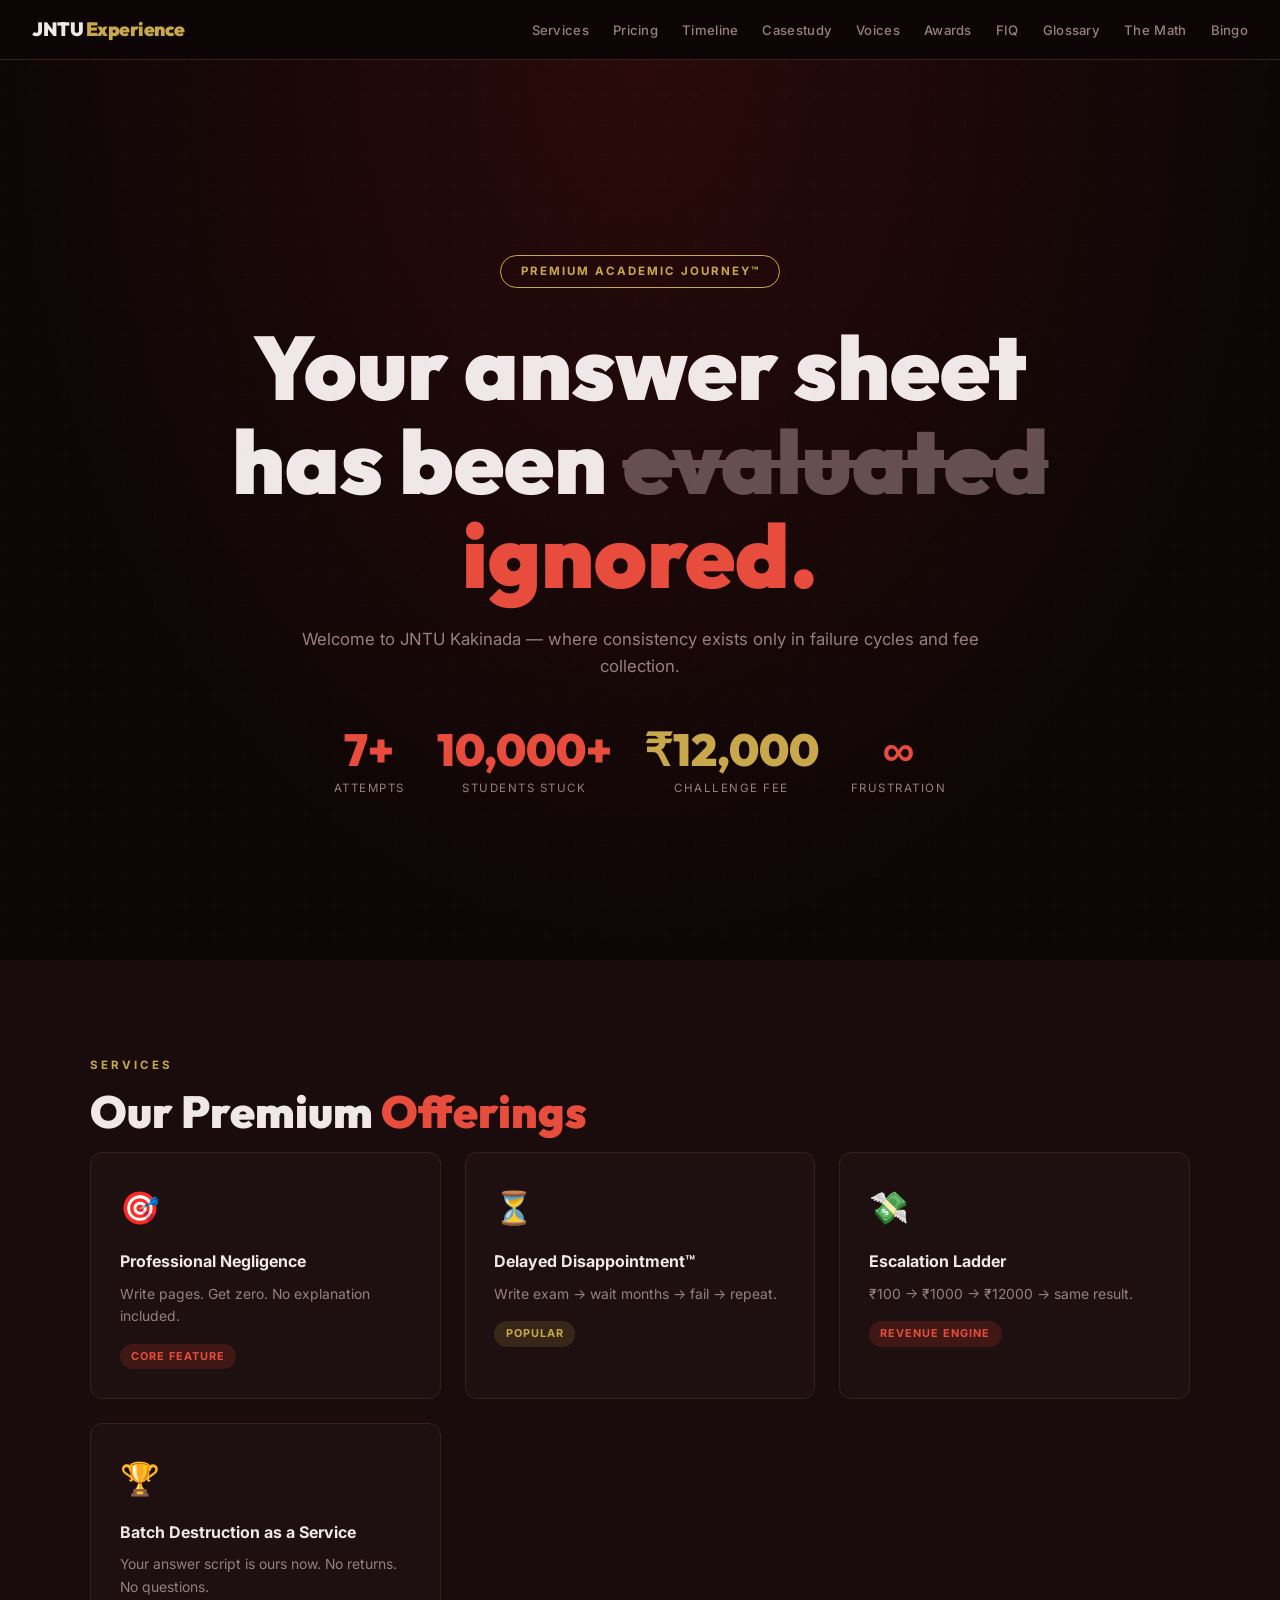
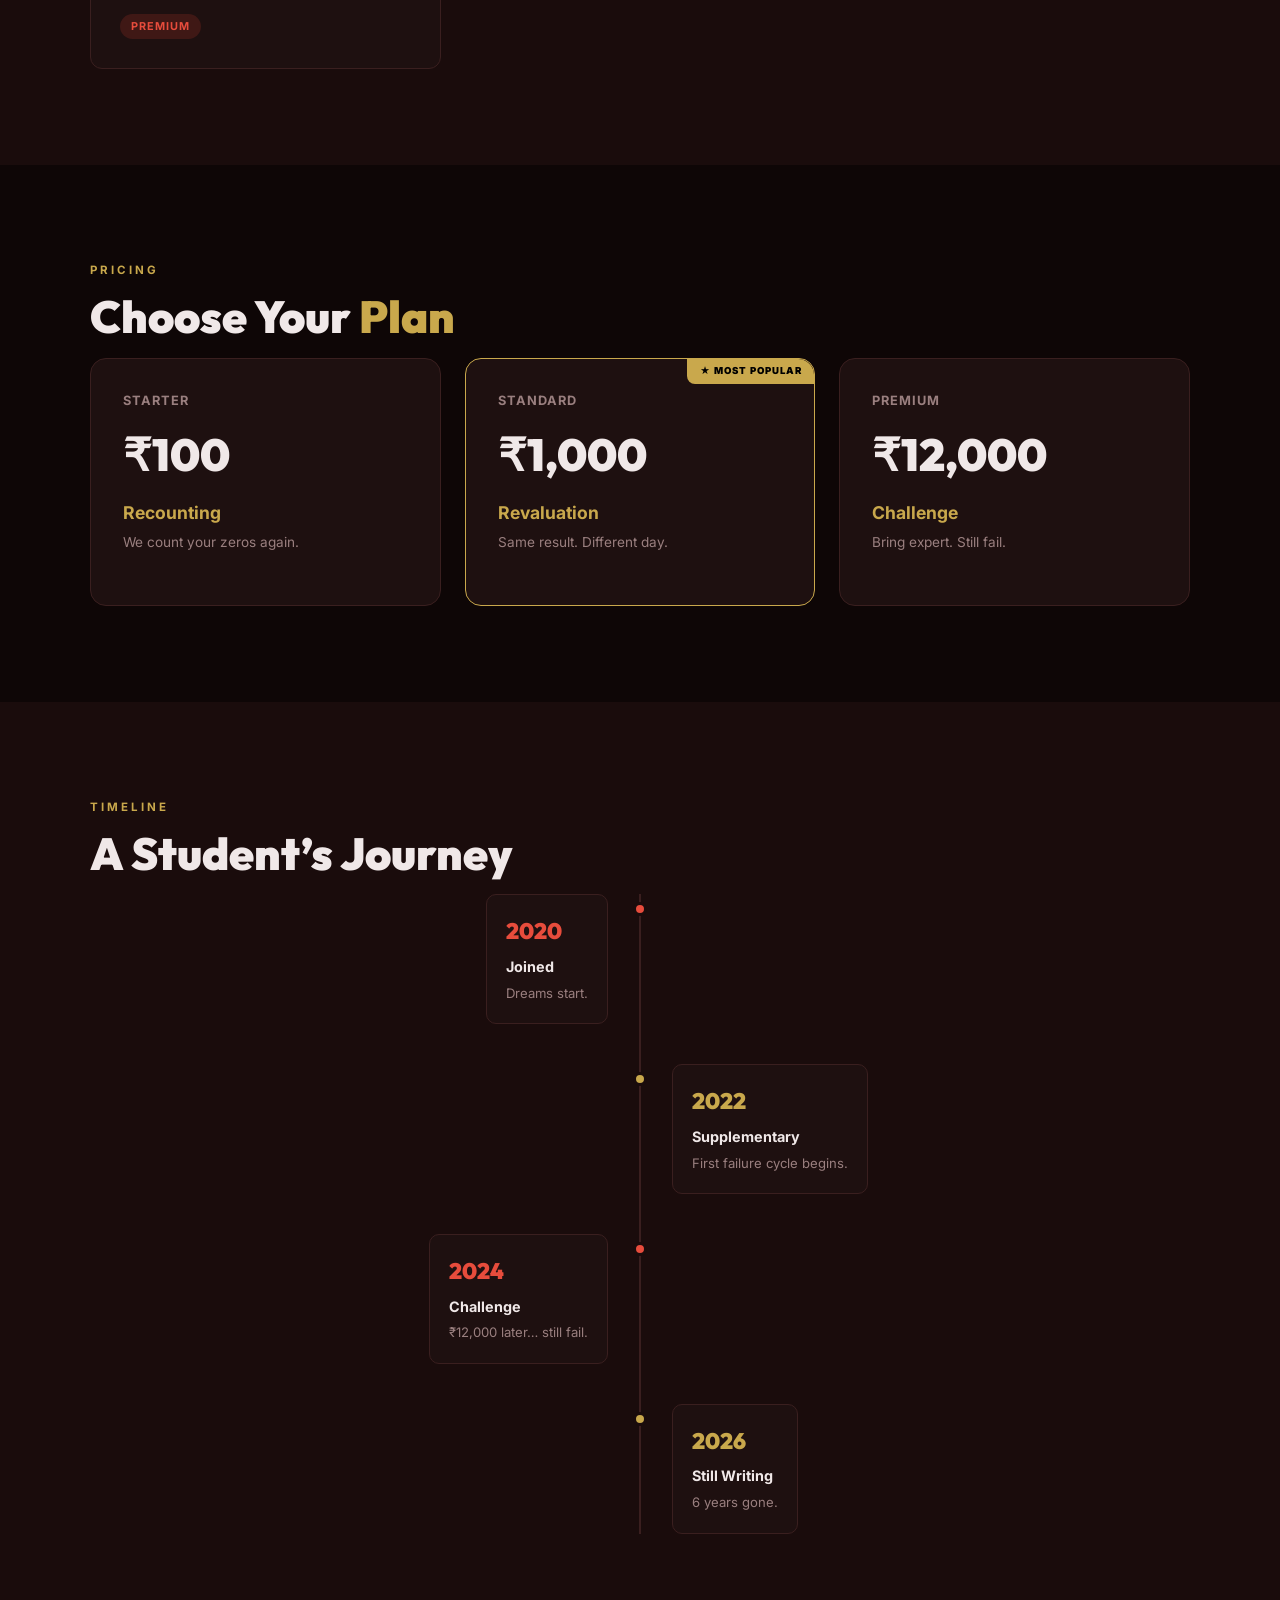
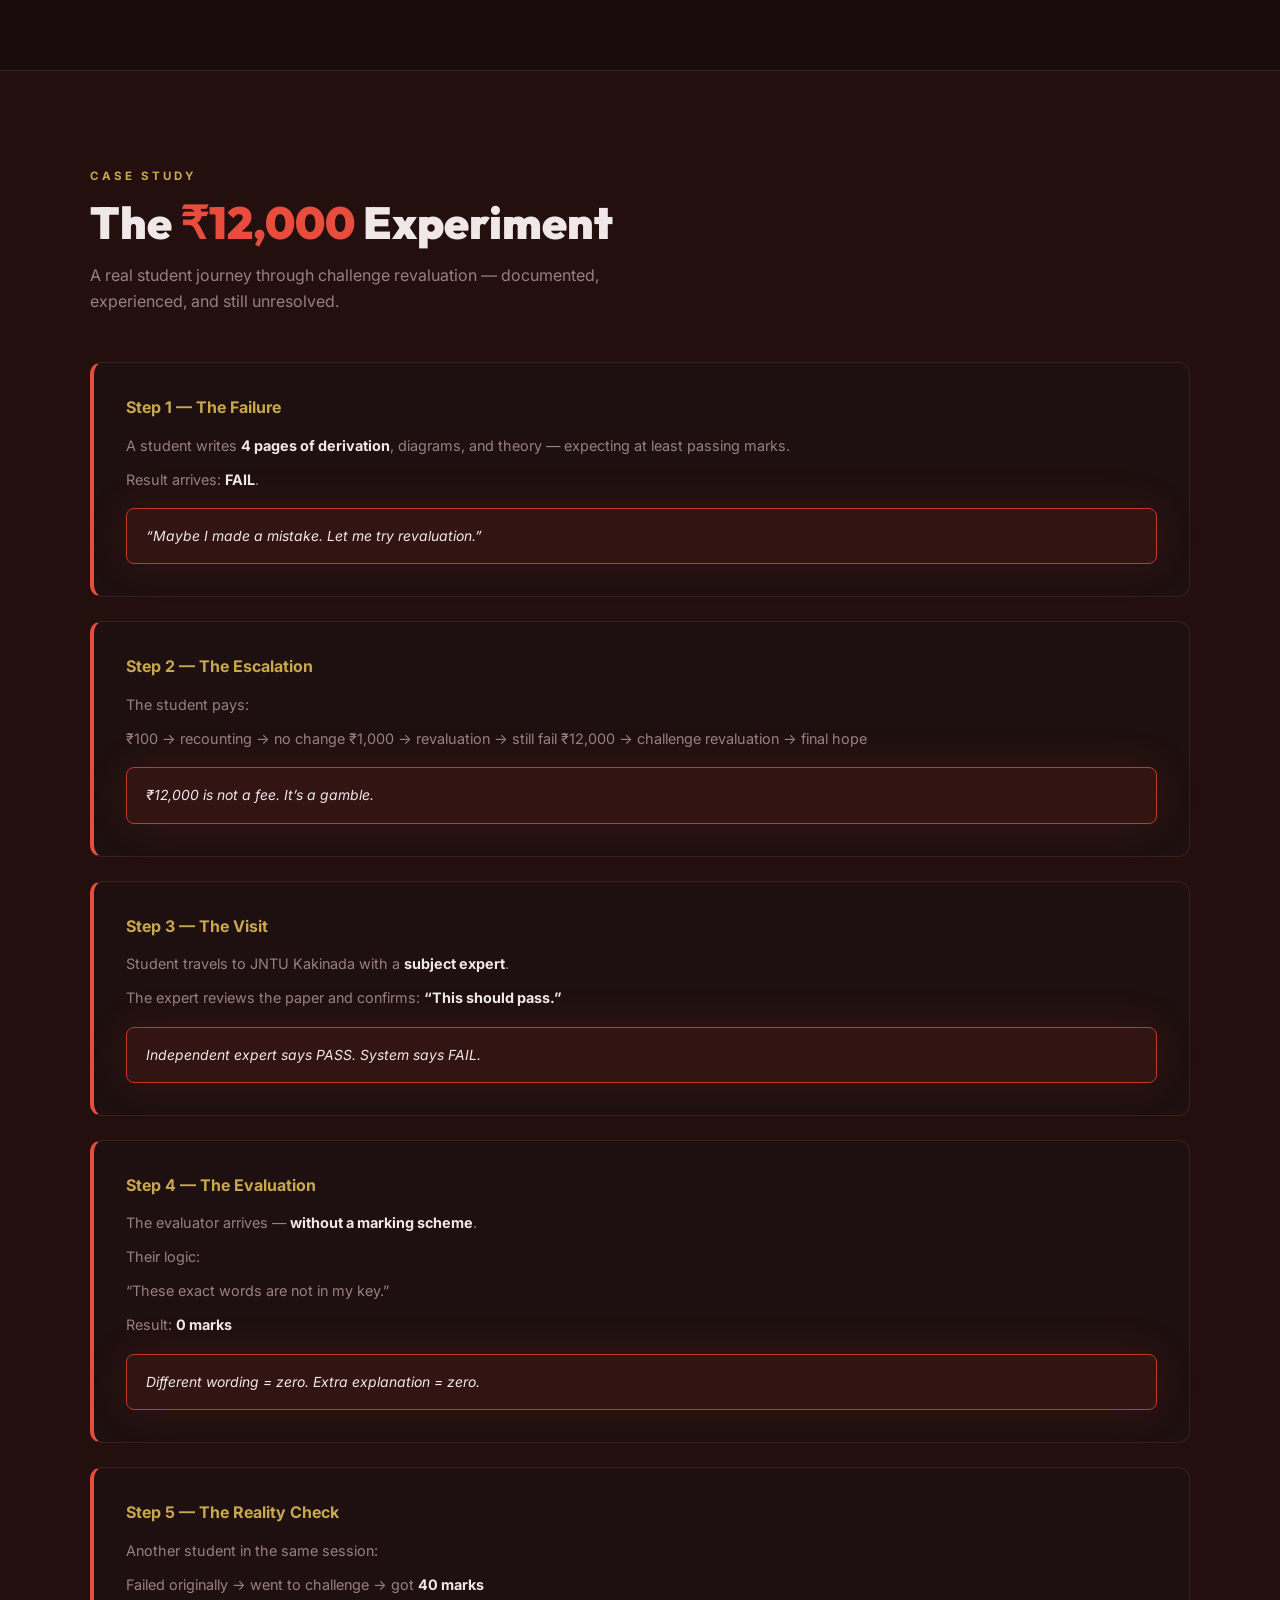
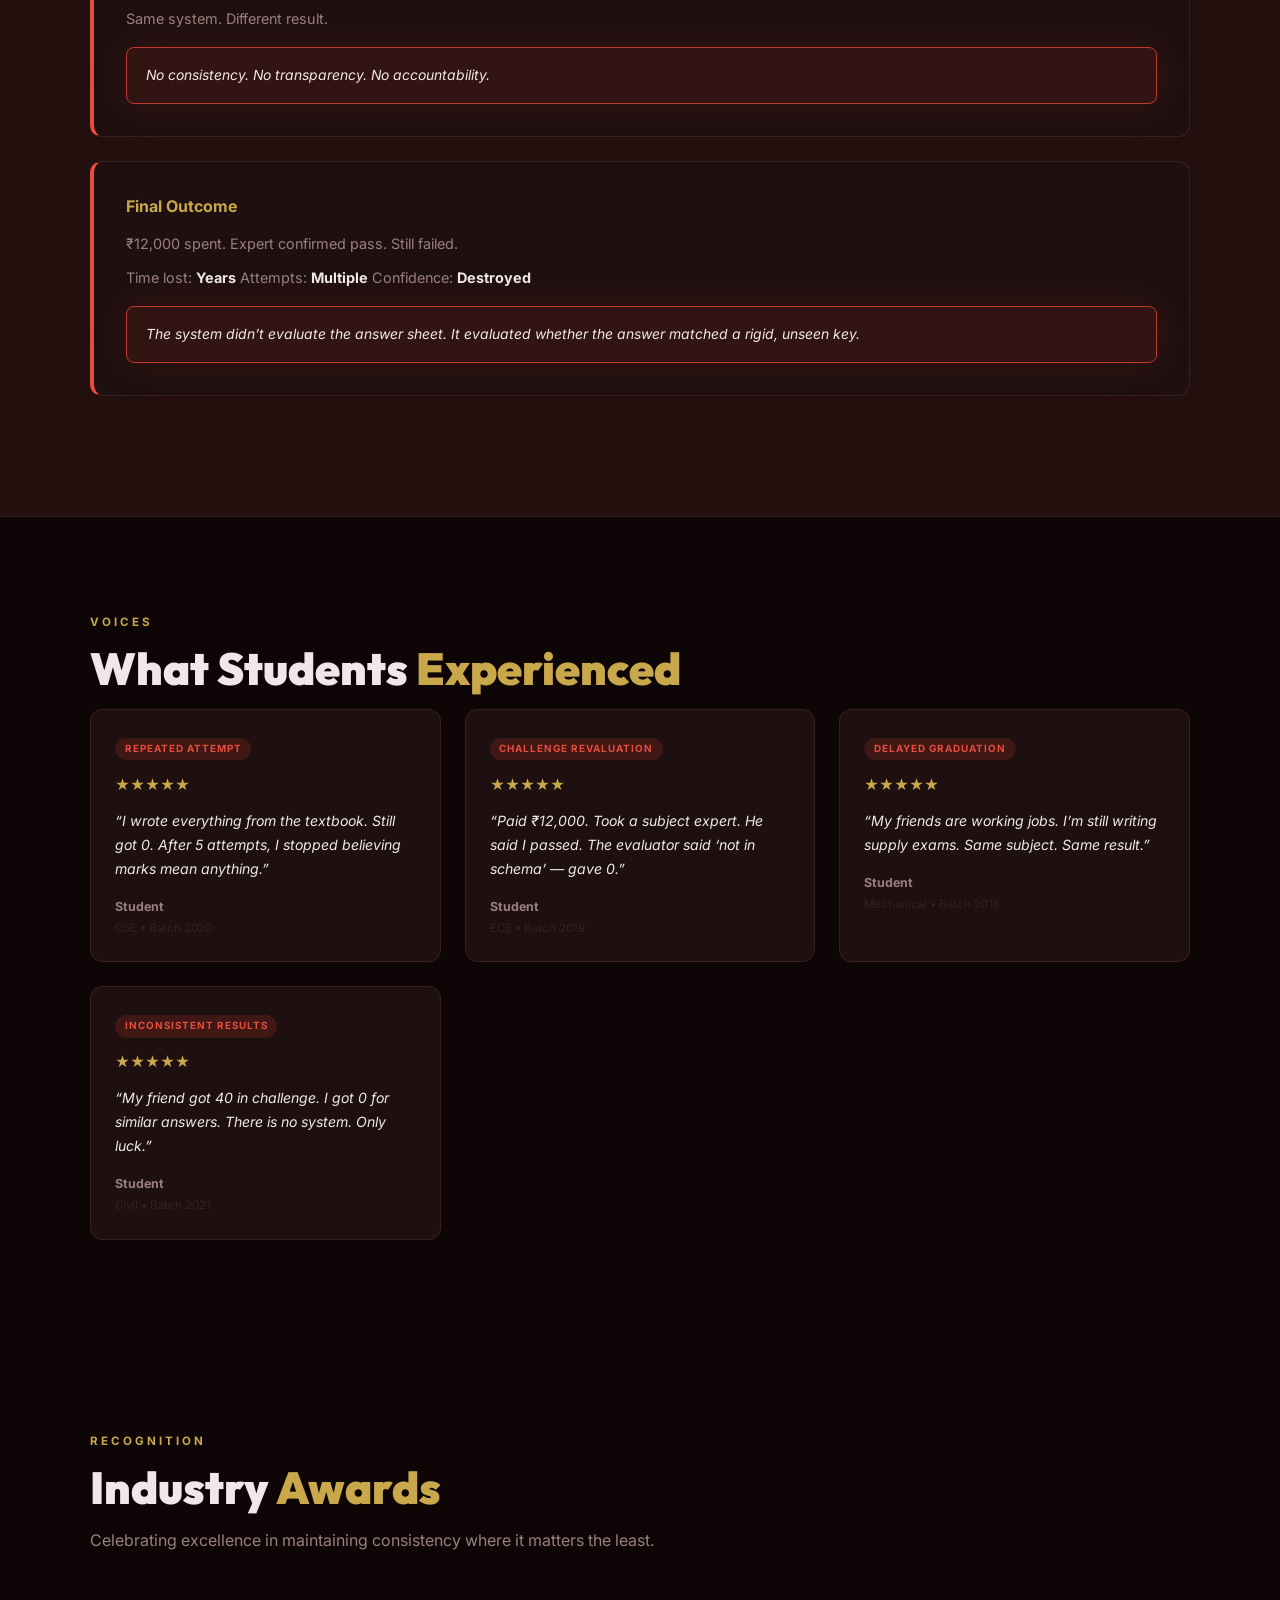
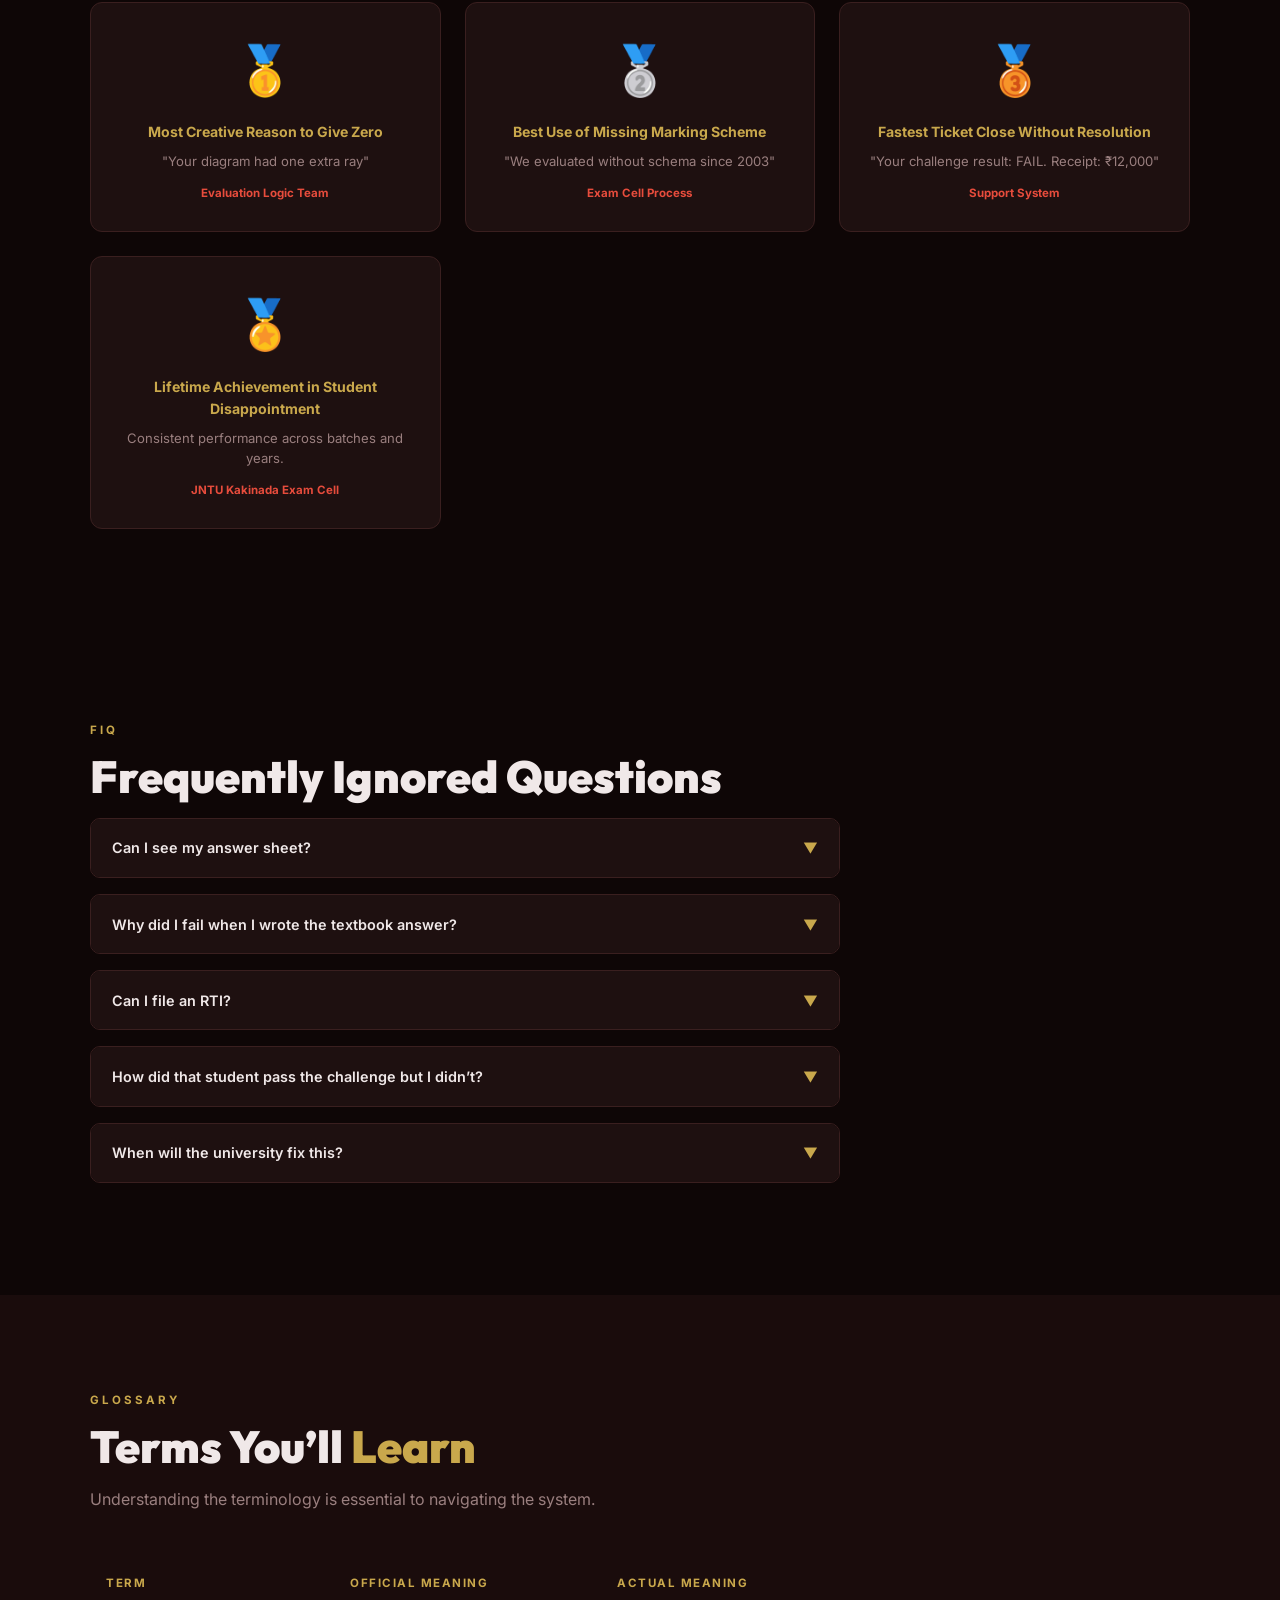
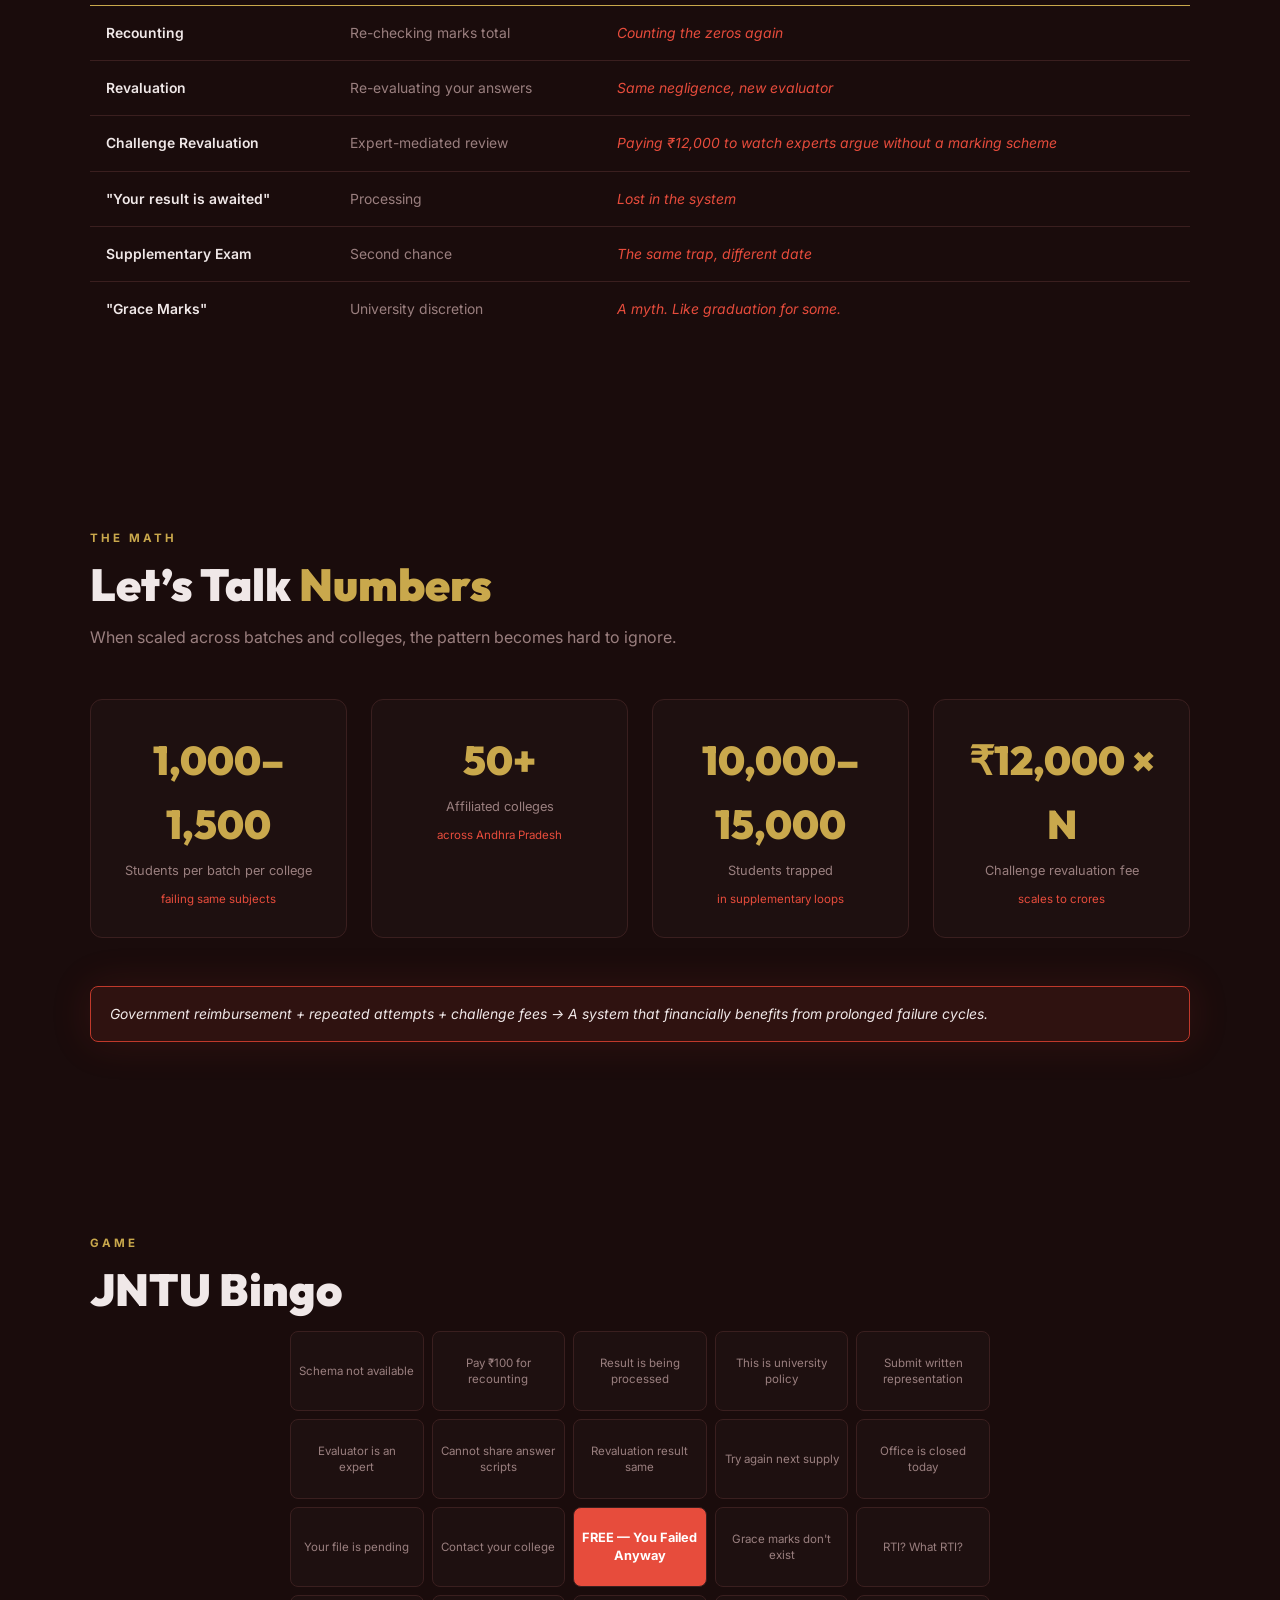
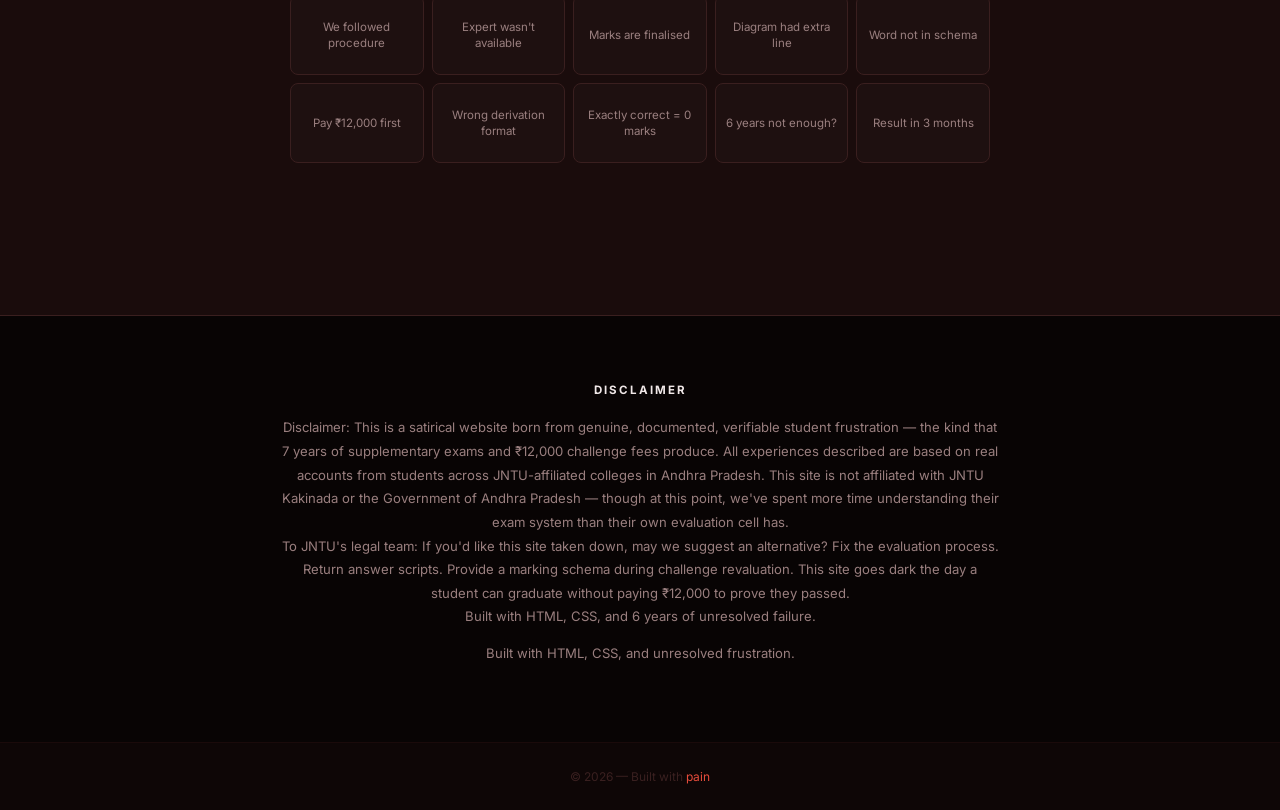
==== commit 20704bef: "awards menu" ====
--- a/index.html
+++ b/index.html
@@ -21,21 +21,21 @@
     <meta name="robots" content="index, follow">
 
     <!-- CANONICAL -->
-    <link rel="canonical" href="https://JNTU-glitch.github.io/jntu-kakinada-experience/">
+    <link rel="canonical" href="https://JNTUK-glitch.github.io/jntu-kakinada-experience/">
 
     <!-- OPEN GRAPH (FOR WHATSAPP / FACEBOOK) -->
     <meta property="og:title" content="JNTU Kakinada: Student Experience & Evaluation Issues">
     <meta property="og:description"
         content="A documentation-driven site exposing student experiences with JNTU Kakinada evaluation, revaluation, and supplementary system.">
     <meta property="og:type" content="website">
-    <meta property="og:url" content="https://JNTU-glitch.github.io/jntu-kakinada-experience/">
-    <meta property="og:image" content="https://JNTU-glitch.github.io/jntu-kakinada-experience/preview.png">
+    <meta property="og:url" content="https://JNTUK-glitch.github.io/jntu-kakinada-experience/">
+    <meta property="og:image" content="https://JNTUK-glitch.github.io/jntu-kakinada-experience/preview.png">
 
     <!-- TWITTER -->
     <meta name="twitter:card" content="summary_large_image">
     <meta name="twitter:title" content="JNTU Kakinada Evaluation Reality">
     <meta name="twitter:description" content="Student stories and insights about JNTU Kakinada exam system.">
-    <meta name="twitter:image" content="https://JNTU-glitch.github.io/jntu-kakinada-experience/preview.png">
+    <meta name="twitter:image" content="https://JNTUK-glitch.github.io/jntu-kakinada-experience/preview.png">
 
     <!-- FAVICON -->
     <link rel="icon" href="favicon.ico">
@@ -110,6 +110,7 @@
             <li><a href="#timeline">Timeline</a></li>
             <li><a href="#casestudy">Casestudy</a></li>
             <li><a href="#voices">Voices</a></li>
+            <li><a href="#awards">Awards</a></li>
             <li><a href="#fiq">FIQ</a></li>
             <li><a href="#glossary">Glossary</a></li>
             <li><a href="#themath">The Math</a></li>
